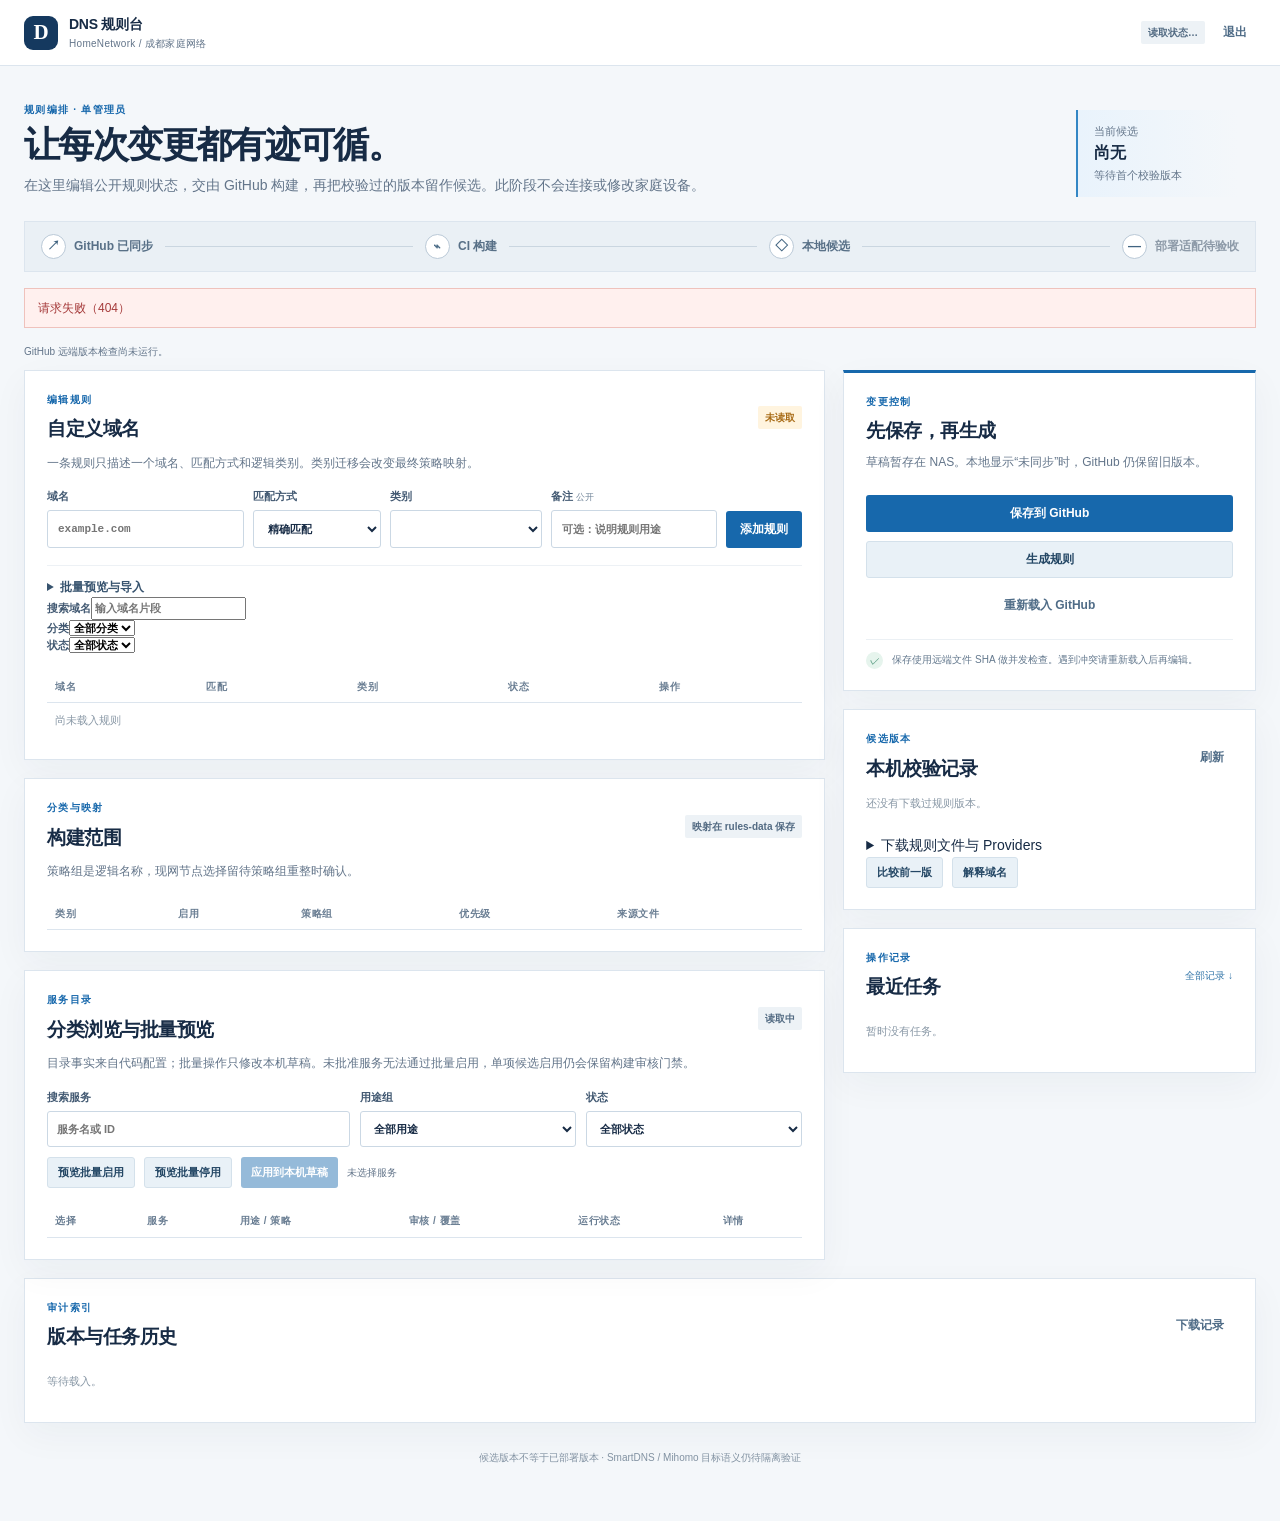
==== templates/index.html @ 6f67fbee "Approve rule sources and verify regional policy selectors" ====
<!doctype html>
<html lang="zh-CN">
<head>
  <meta charset="utf-8"><meta name="viewport" content="width=device-width, initial-scale=1">
  <meta name="csrf-token" content="{{ csrf }}">
  <title>DNS 规则台 · HomeNetwork</title><link rel="stylesheet" href="/static/app.css">
</head>
<body>
  <header class="topbar">
    <a class="brand" href="/"><span class="brand-mark">D</span><span>DNS 规则台<small>HomeNetwork / 成都家庭网络</small></span></a>
    <div class="top-actions"><span id="sync-pill" class="status-pill neutral">读取状态…</span><button class="quiet" id="logout">退出</button></div>
  </header>
  <main class="layout">
    <section class="intro">
      <div><p class="eyebrow">规则编排 · 单管理员</p><h1>让每次变更都有迹可循。</h1><p class="intro-copy">在这里编辑公开规则状态，交由 GitHub 构建，再把校验过的版本留作候选。此阶段不会连接或修改家庭设备。</p></div>
      <div class="build-stamp"><span class="stamp-label">当前候选</span><strong id="candidate-short">尚无</strong><span class="stamp-caption" id="candidate-time">等待首个校验版本</span></div>
    </section>
    <nav class="flow" aria-label="规则流程">
      <a class="flow-step" data-stage="sync" href="#rules-editor"><span class="flow-node">↗</span><span>GitHub 已同步</span></a>
      <i></i><a class="flow-step" data-stage="ci" href="#history"><span class="flow-node">⌁</span><span>CI 构建</span></a>
      <i></i><a class="flow-step" data-stage="candidate" href="#candidate-panel"><span class="flow-node">◇</span><span>本地候选</span></a>
      <i></i><span class="flow-step locked" data-stage="deploy"><span class="flow-node">—</span><span>部署适配待验收</span></span>
    </nav>
    <div class="notice" id="global-notice" role="status" hidden></div>
    <div class="notice warning" id="compatibility-notice" role="status" hidden></div>
    <p class="small muted" id="remote-check-status" aria-live="polite">GitHub 远端版本检查尚未运行。</p>
    <section class="grid-main">
      <div class="column">
        <section class="panel" id="rules-editor">
          <div class="panel-head"><div><p class="eyebrow">编辑规则</p><h2>自定义域名</h2></div><span id="draft-label" class="tag warning">未读取</span></div>
          <p class="section-copy">一条规则只描述一个域名、匹配方式和逻辑类别。类别迁移会改变最终策略映射。</p>
          <div class="rule-form">
            <label>域名<input id="rule-domain" placeholder="example.com" autocomplete="off" spellcheck="false"></label>
            <label>匹配方式<select id="rule-match"><option value="EXACT">精确匹配</option><option value="SUFFIX">后缀匹配（含主域）</option></select></label>
            <label>类别<select id="rule-category"></select></label>
            <label>备注 <span class="optional">公开</span><input id="rule-note" maxlength="300" placeholder="可选：说明规则用途"></label>
            <button class="primary" id="rule-add">添加规则</button>
          </div>
          <details class="bulk-box"><summary>批量预览与导入</summary><p class="small muted">每行可写裸域名（默认 EXACT / foreign_general）、DOMAIN,域名、DOMAIN-SUFFIX,域名，或 域名,EXACT|SUFFIX,类别ID。</p><textarea id="bulk-input" rows="4" placeholder="example.net&#10;DOMAIN,api.example.org&#10;DOMAIN-SUFFIX,example.com&#10;mail.example.net,EXACT,foreign_general"></textarea><div class="inline-actions"><button class="secondary" id="bulk-preview">预览</button><button class="secondary" id="bulk-apply" disabled>加入草稿</button></div><pre id="bulk-result" class="bulk-result" hidden></pre></details>
          <div class="filter-row"><label>搜索域名<input id="rule-search" type="search" placeholder="输入域名片段" autocomplete="off"></label><label>分类<select id="rule-filter-category"><option value="">全部分类</option></select></label><label>状态<select id="rule-filter-status"><option value="">全部状态</option><option value="enabled">启用中</option><option value="disabled">已停用</option></select></label></div>
          <div class="table-wrap"><table><thead><tr><th>域名</th><th>匹配</th><th>类别</th><th>状态</th><th>操作</th></tr></thead><tbody id="rules-table"><tr><td colspan="5" class="empty">尚未载入规则</td></tr></tbody></table></div>
        </section>
        <section class="panel">
          <div class="panel-head"><div><p class="eyebrow">分类与映射</p><h2>构建范围</h2></div><span class="tag neutral">映射在 rules-data 保存</span></div>
          <p class="section-copy">策略组是逻辑名称，现网节点选择留待策略组重整时确认。</p>
          <div class="table-wrap"><table><thead><tr><th>类别</th><th>启用</th><th>策略组</th><th>优先级</th><th>来源文件</th></tr></thead><tbody id="categories-table"></tbody></table></div>
        </section>
        <section class="panel" id="service-catalog-panel">
          <div class="panel-head"><div><p class="eyebrow">服务目录</p><h2>分类浏览与批量预览</h2></div><span class="tag neutral" id="catalog-count">读取中</span></div>
          <p class="section-copy">目录事实来自代码配置；批量操作只修改本机草稿。未批准服务无法通过批量启用，单项候选启用仍会保留构建审核门禁。</p>
          <div class="filter-row catalog-filters">
            <label>搜索服务<input id="catalog-search" type="search" placeholder="服务名或 ID" autocomplete="off"></label>
            <label>用途组<select id="catalog-group-filter"><option value="">全部用途</option></select></label>
            <label>状态<select id="catalog-status-filter"><option value="">全部状态</option><option value="enabled">运行启用</option><option value="disabled">运行停用</option><option value="approved">已审核</option><option value="pending">待审核</option><option value="manual_missing">缺少来源</option><option value="read-only">只读参考</option></select></label>
          </div>
          <div class="inline-actions catalog-actions"><button class="secondary compact" id="batch-enable-preview">预览批量启用</button><button class="secondary compact" id="batch-disable-preview">预览批量停用</button><button class="primary compact" id="batch-apply" disabled>应用到本机草稿</button><span class="small muted" id="catalog-selection-count">未选择服务</span></div>
          <pre id="batch-result" class="bulk-result" hidden></pre>
          <div class="table-wrap"><table class="catalog-table"><thead><tr><th>选择</th><th>服务</th><th>用途 / 策略</th><th>审核 / 覆盖</th><th>运行状态</th><th>详情</th></tr></thead><tbody id="catalog-table"></tbody></table></div>
        </section>
      </div>
      <aside class="column">
        <section class="panel action-panel">
          <p class="eyebrow">变更控制</p><h2>先保存，再生成</h2>
          <p class="section-copy">草稿暂存在 NAS。本地显示“未同步”时，GitHub 仍保留旧版本。</p>
          <button class="primary wide" id="save-button">保存到 GitHub</button>
          <button class="secondary wide" id="build-button">生成规则</button>
          <button class="quiet wide" id="reload-button">重新载入 GitHub</button>
          <div class="integrity-note"><span class="note-mark">✓</span><span>保存使用远端文件 SHA 做并发检查。遇到冲突请重新载入后再编辑。</span></div>
        </section>
        <section class="panel" id="candidate-panel">
          <div class="panel-head"><div><p class="eyebrow">候选版本</p><h2>本机校验记录</h2></div><button class="quiet" id="refresh">刷新</button></div>
          <div id="candidate-detail" class="candidate-detail empty-state">还没有下载过规则版本。</div>
          <div class="release-history" id="release-history"></div>
          <div id="report-links" class="report-links"></div>
          <details class="download-list"><summary>下载规则文件与 Providers</summary><div id="candidate-downloads" class="report-links"></div></details>
          <div class="inline-actions"><button class="secondary compact" id="diff-button">比较前一版</button><button class="secondary compact" id="explain-button">解释域名</button></div>
          <div id="inspect-result" class="inspect-result" hidden></div>
        </section>
        <section class="panel history-panel">
          <div class="panel-head"><div><p class="eyebrow">操作记录</p><h2>最近任务</h2></div><a class="text-link" href="#history">全部记录 ↓</a></div>
          <div id="task-list" class="task-list"><p class="empty-state">暂时没有任务。</p></div>
        </section>
      </aside>
    </section>
    <section class="panel full-history" id="history"><div class="panel-head"><div><p class="eyebrow">审计索引</p><h2>版本与任务历史</h2></div><button class="quiet" id="download-history">下载记录</button></div><div id="history-table" class="history-table"><p class="empty-state">等待载入。</p></div></section>
    <footer>候选版本不等于已部署版本 · SmartDNS / Mihomo 目标语义仍待隔离验证</footer>
  </main>
  <script src="/static/app.js" defer></script>
</body>
</html>
---- static/app.css ----
:root{color-scheme:light;--ink:#172b45;--muted:#63758a;--line:#dce5ee;--paper:#f4f7fa;--white:#fff;--blue:#1768ac;--blue-soft:#e8f2fb;--green:#207857;--green-soft:#e6f4ed;--amber:#a86b16;--amber-soft:#fff4df;--red:#a53a3a;--red-soft:#fff0ee;--shadow:0 12px 35px #17314d0b;font-family:Inter,-apple-system,BlinkMacSystemFont,"Segoe UI","PingFang SC","Hiragino Sans GB","Microsoft YaHei",sans-serif}
*{box-sizing:border-box}body{margin:0;background:var(--paper);color:var(--ink);font-size:14px;line-height:1.55}button,input,select,textarea{font:inherit}button{cursor:pointer}a{color:inherit}.topbar{height:66px;background:var(--white);border-bottom:1px solid var(--line);display:flex;align-items:center;justify-content:space-between;padding:0 max(24px,calc((100vw - 1320px)/2));position:sticky;top:0;z-index:2}.brand{display:flex;gap:11px;text-decoration:none;align-items:center;font-weight:700;letter-spacing:-.02em}.brand small{display:block;color:var(--muted);font-size:10px;font-weight:500;letter-spacing:.03em}.brand-mark{width:34px;height:34px;display:grid;place-items:center;color:#fff;background:#15395f;border-radius:9px;font-family:Georgia,serif;font-size:21px}.top-actions,.inline-actions{display:flex;align-items:center;gap:9px}.layout{max-width:1320px;margin:0 auto;padding:32px 24px 56px}.intro{display:flex;justify-content:space-between;align-items:flex-end;gap:32px;margin:4px 0 24px}.eyebrow{font-size:10px;letter-spacing:.13em;text-transform:uppercase;font-weight:750;color:var(--blue);margin:0 0 7px}.intro h1{font-size:clamp(25px,3vw,36px);letter-spacing:-.045em;line-height:1.12;margin:0 0 10px;font-weight:720}.intro-copy{max-width:690px;color:var(--muted);margin:0}.build-stamp{min-width:180px;padding:13px 16px 12px;border-left:2px solid #3487c5;background:linear-gradient(90deg,#e9f3fc,transparent 90%)}.stamp-label,.stamp-caption{display:block;font-size:11px;color:var(--muted)}.build-stamp strong{display:block;margin:3px 0;font:600 16px ui-monospace,SFMono-Regular,Menlo,monospace}.flow{display:flex;align-items:center;gap:12px;background:#eaf0f5;border:1px solid var(--line);padding:12px 16px;margin-bottom:19px;overflow-x:auto}.flow-step{display:flex;align-items:center;gap:8px;white-space:nowrap;color:#587087;font-size:12px;font-weight:620}.flow-node{display:grid;place-items:center;border:1px solid #bac9d7;background:#fff;border-radius:50%;height:25px;width:25px;color:#416481;font-size:13px}.flow-step.active{color:var(--blue)}.flow-step.active .flow-node{background:var(--blue);border-color:var(--blue);color:#fff}.flow-step.done{color:var(--green)}.flow-step.done .flow-node{background:var(--green-soft);border-color:#a8d6bd;color:var(--green)}.flow-step.locked{color:#8d9aa8}.flow i{height:1px;min-width:28px;background:#cad6e0;flex:1}.grid-main{display:grid;grid-template-columns:minmax(0,1.65fr) minmax(330px,.85fr);gap:18px}.column{display:flex;flex-direction:column;gap:18px}.panel{background:var(--white);border:1px solid var(--line);box-shadow:var(--shadow);padding:21px 22px;margin-bottom:0}.panel h2{font-size:19px;letter-spacing:-.025em;margin:0;font-weight:680}.panel-head{display:flex;align-items:center;justify-content:space-between;gap:16px;margin-bottom:10px}.section-copy{font-size:12px;color:var(--muted);margin:7px 0 16px}.rule-form{display:grid;grid-template-columns:1.3fr .85fr 1fr 1.1fr auto;gap:9px;align-items:end}.rule-form label,label{font-size:11px;font-weight:650;color:#425972;display:block}.rule-form input,.rule-form select,.login-card input,.bulk-box textarea{display:block;width:100%;height:38px;border:1px solid #cbd8e4;border-radius:3px;padding:0 10px;background:#fff;color:var(--ink);margin-top:5px;outline:none}.rule-form input:focus,.rule-form select:focus,.login-card input:focus,.bulk-box textarea:focus{border-color:#3988c3;box-shadow:0 0 0 3px #3988c320}.rule-form label:first-child input,.domain-cell{font-family:ui-monospace,SFMono-Regular,Menlo,monospace}.optional{font-size:9px;color:#72869a;font-weight:500}.primary,.secondary,.quiet{border:0;border-radius:3px;min-height:37px;padding:0 14px;font-size:12px;font-weight:680;transition:background .15s,color .15s}.primary{background:#1768ac;color:#fff}.primary:hover{background:#0f528c}.secondary{color:#244765;background:#e9f1f7;border:1px solid #d4e1eb}.secondary:hover{background:#dceaf5}.quiet{background:transparent;color:#4f6c87;padding:0 9px}.quiet:hover{background:#edf3f8}.wide{width:100%;margin-top:9px}.compact{min-height:31px;padding:0 10px;font-size:11px}.bulk-box{border-top:1px solid #edf1f5;margin-top:17px;padding-top:12px}.bulk-box summary{font-size:12px;font-weight:660;color:#37536e;cursor:pointer}.bulk-box textarea{height:auto;min-height:84px;padding:9px;font-family:ui-monospace,SFMono-Regular,Menlo,monospace;font-size:11px;resize:vertical}.bulk-result,.inspect-result{background:#f4f7fa;border:1px solid var(--line);padding:10px;white-space:pre-wrap;overflow:auto;font:11px ui-monospace,SFMono-Regular,Menlo,monospace}.table-wrap{overflow-x:auto;margin-top:17px}table{width:100%;border-collapse:collapse;text-align:left;min-width:640px}th{font-size:10px;color:#6a7e93;letter-spacing:.05em;text-transform:uppercase;border-bottom:1px solid var(--line);padding:8px}td{border-bottom:1px solid #edf1f5;padding:9px 8px;font-size:11px;color:#344e68}tbody tr:last-child td{border-bottom:0}.domain-cell{font-size:11px;color:#193a5b}.table-wrap select,.priority-input{border:1px solid #d3dee8;background:#fff;padding:5px 6px;color:#304d69;max-width:160px}.priority-input{width:70px}.tag,.status-pill{display:inline-block;border-radius:2px;padding:4px 7px;font-size:10px;font-weight:700;white-space:nowrap}.tag.warning,.status-pill.warning{color:var(--amber);background:var(--amber-soft)}.tag.success,.status-pill.success{color:var(--green);background:var(--green-soft)}.tag.neutral,.status-pill.neutral{color:#536b83;background:#edf2f6}.status-pill.error,.tag.error{color:var(--red);background:var(--red-soft)}.action-panel{border-top:3px solid #1768ac}.action-panel .section-copy{margin-bottom:15px}.integrity-note{display:flex;gap:9px;border-top:1px solid #ebf0f4;margin-top:15px;padding-top:12px;color:#64798e;font-size:10px}.note-mark{display:grid;place-items:center;flex:none;width:17px;height:17px;border-radius:50%;background:var(--green-soft);color:var(--green);font-size:10px}.candidate-detail{font-size:11px;color:#536b83;margin:12px 0}.candidate-id{font:600 11px ui-monospace,SFMono-Regular,Menlo,monospace;color:#193a5b;overflow-wrap:anywhere}.candidate-stats{display:grid;grid-template-columns:repeat(3,1fr);gap:6px;margin:12px 0}.stat{background:#f3f7fa;padding:8px}.stat strong{display:block;font-size:16px;color:#234866}.stat span{font-size:9px;color:#73869a}.report-links{display:flex;flex-wrap:wrap;gap:8px;margin-bottom:11px}.text-link{font-size:10px;color:#3275a8;text-decoration:none}.task-list{display:grid;gap:9px;margin-top:8px}.task-row{border-left:2px solid #cbd9e6;padding:4px 0 4px 10px}.task-row.succeeded{border-color:#4b9a75}.task-row.failed,.task-row.blocked{border-color:#ce6666}.task-row strong{font-size:11px}.task-row small{display:block;color:#73869a;font-size:10px}.task-row p{font-size:10px;color:#536b83;margin:4px 0 0;overflow-wrap:anywhere}.empty-state,.empty{color:#8998a6;font-size:11px}.full-history{margin-top:18px}.history-table{overflow:auto}.history-table table{min-width:760px}.notice{padding:10px 13px;border:1px solid #c7daeb;background:#eef6fc;color:#315e83;font-size:12px;margin:-3px 0 16px}.notice.error{border-color:#efc2bc;background:var(--red-soft);color:var(--red)}footer{font-size:10px;color:#8292a2;text-align:center;padding:27px 0 0}.login-shell{min-height:100vh;display:grid;place-items:center;background:linear-gradient(135deg,#edf3f8,#f8fafc 58%,#e6eff6)}.login-card{width:min(410px,calc(100vw - 32px));background:#fff;border:1px solid var(--line);padding:34px;box-shadow:0 24px 75px #15395f13}.login-card h1{font-size:28px;letter-spacing:-.04em;margin:14px 0 5px}.login-card form{margin-top:25px}.login-card input{height:43px}.login-card .primary{margin-top:14px}.small{font-size:10px}.muted{color:var(--muted)}.signal-dot{display:inline-block;background:#3e91c7;width:6px;height:6px;border-radius:50%;margin-right:6px}.form-error{min-height:17px;color:var(--red);font-size:11px}.full-history:target{scroll-margin-top:80px}
@media(max-width:1000px){.grid-main{grid-template-columns:1fr}.rule-form{grid-template-columns:repeat(2,minmax(0,1fr))}.rule-form button{grid-column:2}.intro{align-items:flex-start}.build-stamp{min-width:155px}.flow{gap:8px}.flow i{min-width:18px}}
 a.flow-step{text-decoration:none}a.flow-step:hover{color:var(--blue)}button:focus-visible,a:focus-visible,input:focus-visible,select:focus-visible,summary:focus-visible{outline:3px solid #75b7e8;outline-offset:2px}
@media(max-width:600px){.topbar{height:58px;padding:0 14px}.brand small{font-size:9px}.layout{padding:23px 13px 38px}.intro{display:block}.intro h1{font-size:27px}.build-stamp{margin-top:18px;display:inline-block;min-width:185px}.flow{padding:10px;gap:8px}.flow-step{font-size:10px}.flow-node{width:22px;height:22px}.flow i{min-width:12px}.panel{padding:17px 14px}.panel h2{font-size:17px}.rule-form{grid-template-columns:1fr 1fr}.rule-form label:first-child,.rule-form label:nth-child(4){grid-column:1/-1}.rule-form button{grid-column:1/-1}.panel-head{align-items:flex-start}.table-wrap{margin-left:-4px;margin-right:-4px}table{min-width:610px}.top-actions{gap:2px}.status-pill{font-size:9px}}
@media(prefers-reduced-motion:reduce){*,*::before,*::after{scroll-behavior:auto!important;transition:none!important}}
.catalog-filters{display:grid;grid-template-columns:1.4fr 1fr 1fr;gap:10px;margin:10px 0}.catalog-filters input,.catalog-filters select{display:block;width:100%;height:36px;border:1px solid #cbd8e4;border-radius:3px;padding:0 9px;background:#fff;color:var(--ink);margin-top:5px}.catalog-actions{flex-wrap:wrap;margin:10px 0}.catalog-table{min-width:760px}.catalog-table td{vertical-align:top}.catalog-table td strong,.catalog-table td small{display:block}.catalog-table details{max-width:390px}.catalog-table details p{overflow-wrap:anywhere;font-size:10px;color:var(--muted);margin:6px 0}.mono{font-family:ui-monospace,SFMono-Regular,Menlo,monospace;font-size:10px}.notice.warning{border-color:#ead4ac;background:var(--amber-soft);color:#745017}.notice.warning p{margin:0 0 8px}@media(max-width:600px){.catalog-filters{grid-template-columns:1fr}.catalog-actions{align-items:flex-start}}

.column,.panel{min-width:0}button:disabled{opacity:.45;cursor:not-allowed}#service-catalog-panel{scroll-margin-top:80px}@media(max-width:1000px){.grid-main{grid-template-columns:minmax(0,1fr)}}
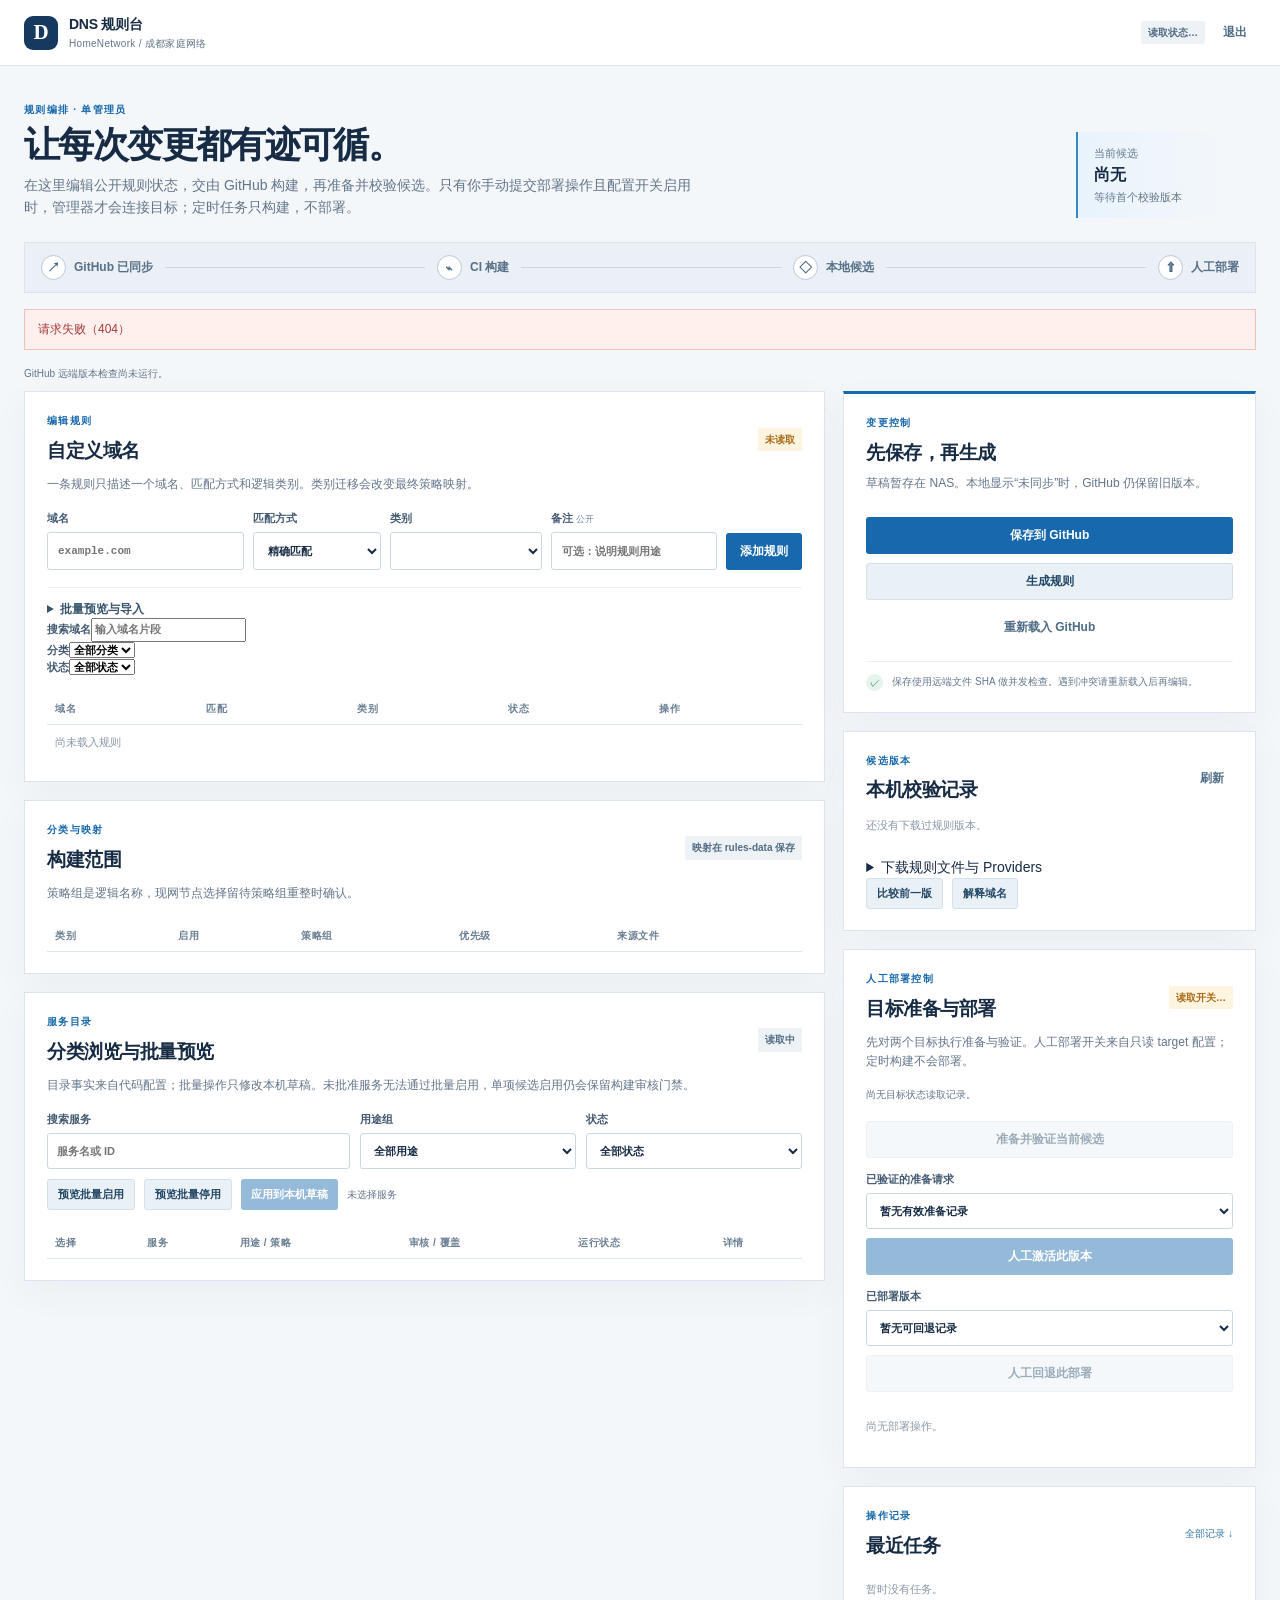
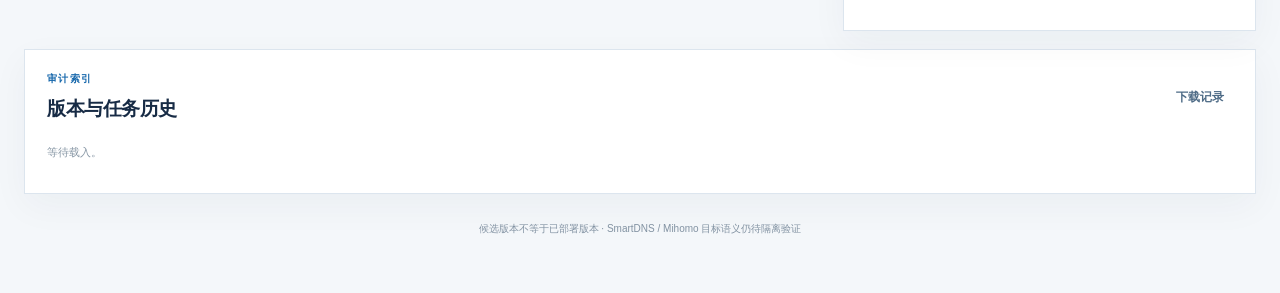
==== commit 40628c8d: "Expand reviewed service rules and add manual SSH deployment" ====
--- a/templates/index.html
+++ b/templates/index.html
@@ -12,14 +12,14 @@
   </header>
   <main class="layout">
     <section class="intro">
-      <div><p class="eyebrow">规则编排 · 单管理员</p><h1>让每次变更都有迹可循。</h1><p class="intro-copy">在这里编辑公开规则状态，交由 GitHub 构建，再把校验过的版本留作候选。此阶段不会连接或修改家庭设备。</p></div>
+      <div><p class="eyebrow">规则编排 · 单管理员</p><h1>让每次变更都有迹可循。</h1><p class="intro-copy">在这里编辑公开规则状态，交由 GitHub 构建，再准备并校验候选。只有你手动提交部署操作且配置开关启用时，管理器才会连接目标；定时任务只构建，不部署。</p></div>
       <div class="build-stamp"><span class="stamp-label">当前候选</span><strong id="candidate-short">尚无</strong><span class="stamp-caption" id="candidate-time">等待首个校验版本</span></div>
     </section>
     <nav class="flow" aria-label="规则流程">
       <a class="flow-step" data-stage="sync" href="#rules-editor"><span class="flow-node">↗</span><span>GitHub 已同步</span></a>
       <i></i><a class="flow-step" data-stage="ci" href="#history"><span class="flow-node">⌁</span><span>CI 构建</span></a>
       <i></i><a class="flow-step" data-stage="candidate" href="#candidate-panel"><span class="flow-node">◇</span><span>本地候选</span></a>
-      <i></i><span class="flow-step locked" data-stage="deploy"><span class="flow-node">—</span><span>部署适配待验收</span></span>
+      <i></i><a class="flow-step" data-stage="deploy" href="#deployment-panel"><span class="flow-node">⇧</span><span>人工部署</span></a>
     </nav>
     <div class="notice" id="global-notice" role="status" hidden></div>
     <div class="notice warning" id="compatibility-notice" role="status" hidden></div>
@@ -76,6 +76,17 @@
           <div class="inline-actions"><button class="secondary compact" id="diff-button">比较前一版</button><button class="secondary compact" id="explain-button">解释域名</button></div>
           <div id="inspect-result" class="inspect-result" hidden></div>
         </section>
+        <section class="panel" id="deployment-panel">
+          <div class="panel-head"><div><p class="eyebrow">人工部署控制</p><h2>目标准备与部署</h2></div><span class="tag warning" id="deployment-switch">读取开关…</span></div>
+          <p class="section-copy">先对两个目标执行准备与验证。人工部署开关来自只读 target 配置；定时构建不会部署。</p>
+          <p class="small muted" id="deployment-target-status">尚无目标状态读取记录。</p>
+          <button class="secondary wide" id="prepare-deployment" disabled>准备并验证当前候选</button>
+          <label class="deploy-request-label">已验证的准备请求<select id="prepared-request"><option value="">暂无有效准备记录</option></select></label>
+          <button class="primary wide" id="manual-deployment" disabled>人工激活此版本</button>
+          <label class="deploy-request-label">已部署版本<select id="rollback-request"><option value="">暂无可回退记录</option></select></label>
+          <button class="secondary wide" id="rollback-deployment" disabled>人工回退此部署</button>
+          <div id="deployment-records" class="task-list"><p class="empty-state">尚无部署操作。</p></div>
+        </section>
         <section class="panel history-panel">
           <div class="panel-head"><div><p class="eyebrow">操作记录</p><h2>最近任务</h2></div><a class="text-link" href="#history">全部记录 ↓</a></div>
           <div id="task-list" class="task-list"><p class="empty-state">暂时没有任务。</p></div>
--- a/static/app.css
+++ b/static/app.css
@@ -7,3 +7,4 @@
 .catalog-filters{display:grid;grid-template-columns:1.4fr 1fr 1fr;gap:10px;margin:10px 0}.catalog-filters input,.catalog-filters select{display:block;width:100%;height:36px;border:1px solid #cbd8e4;border-radius:3px;padding:0 9px;background:#fff;color:var(--ink);margin-top:5px}.catalog-actions{flex-wrap:wrap;margin:10px 0}.catalog-table{min-width:760px}.catalog-table td{vertical-align:top}.catalog-table td strong,.catalog-table td small{display:block}.catalog-table details{max-width:390px}.catalog-table details p{overflow-wrap:anywhere;font-size:10px;color:var(--muted);margin:6px 0}.mono{font-family:ui-monospace,SFMono-Regular,Menlo,monospace;font-size:10px}.notice.warning{border-color:#ead4ac;background:var(--amber-soft);color:#745017}.notice.warning p{margin:0 0 8px}@media(max-width:600px){.catalog-filters{grid-template-columns:1fr}.catalog-actions{align-items:flex-start}}
 
 .column,.panel{min-width:0}button:disabled{opacity:.45;cursor:not-allowed}#service-catalog-panel{scroll-margin-top:80px}@media(max-width:1000px){.grid-main{grid-template-columns:minmax(0,1fr)}}
+.deploy-request-label{display:block;margin-top:13px}.deploy-request-label select{display:block;width:100%;height:36px;margin-top:5px;border:1px solid #cbd8e4;border-radius:3px;padding:0 9px;background:#fff;color:var(--ink)}#deployment-panel .task-list{margin-top:15px}
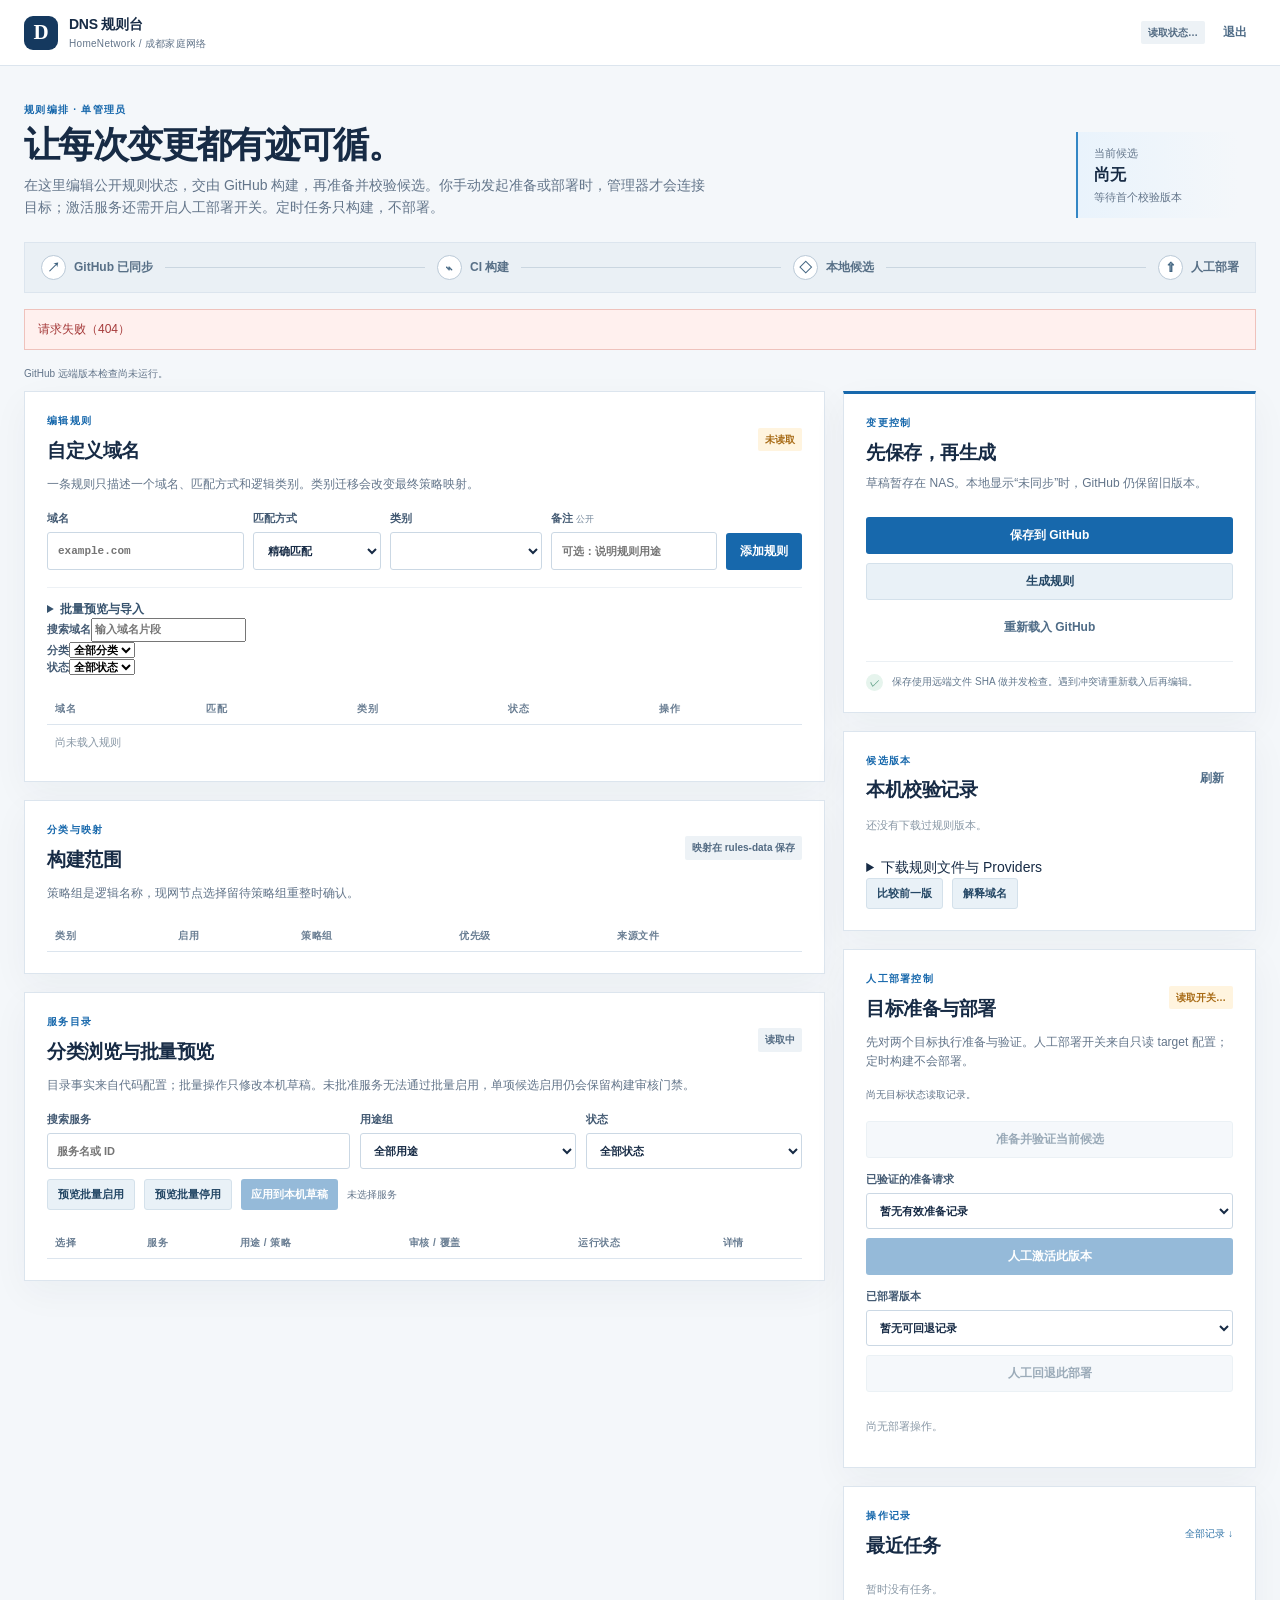
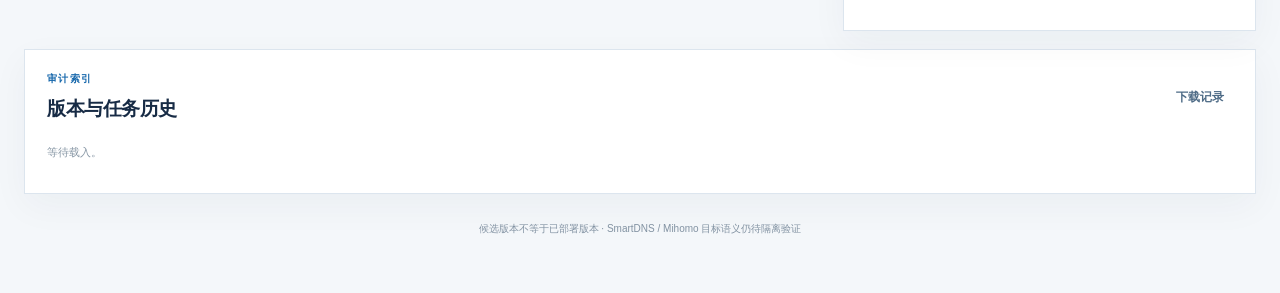
==== commit 442e2a4b: "Clarify manual preparation and activation controls" ====
--- a/templates/index.html
+++ b/templates/index.html
@@ -12,7 +12,7 @@
   </header>
   <main class="layout">
     <section class="intro">
-      <div><p class="eyebrow">规则编排 · 单管理员</p><h1>让每次变更都有迹可循。</h1><p class="intro-copy">在这里编辑公开规则状态，交由 GitHub 构建，再准备并校验候选。只有你手动提交部署操作且配置开关启用时，管理器才会连接目标；定时任务只构建，不部署。</p></div>
+      <div><p class="eyebrow">规则编排 · 单管理员</p><h1>让每次变更都有迹可循。</h1><p class="intro-copy">在这里编辑公开规则状态，交由 GitHub 构建，再准备并校验候选。你手动发起准备或部署时，管理器才会连接目标；激活服务还需开启人工部署开关。定时任务只构建，不部署。</p></div>
       <div class="build-stamp"><span class="stamp-label">当前候选</span><strong id="candidate-short">尚无</strong><span class="stamp-caption" id="candidate-time">等待首个校验版本</span></div>
     </section>
     <nav class="flow" aria-label="规则流程">
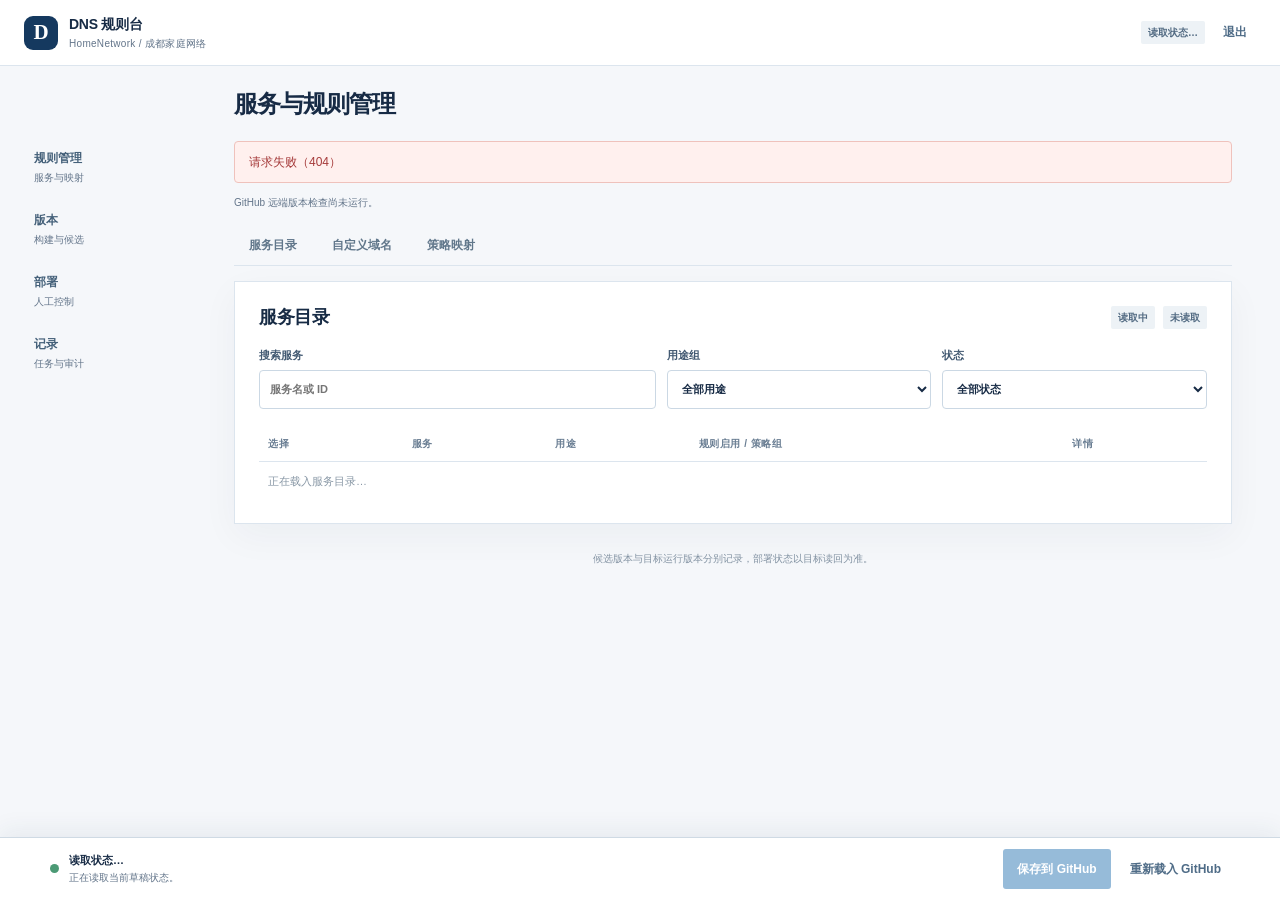
==== commit 36542b67: "Reshape rules dashboard into focused workspaces" ====
--- a/templates/index.html
+++ b/templates/index.html
@@ -12,22 +12,43 @@
   </header>
   <main class="layout">
     <section class="intro">
-      <div><p class="eyebrow">规则编排 · 单管理员</p><h1>让每次变更都有迹可循。</h1><p class="intro-copy">在这里编辑公开规则状态，交由 GitHub 构建，再准备并校验候选。你手动发起准备或部署时，管理器才会连接目标；激活服务还需开启人工部署开关。定时任务只构建，不部署。</p></div>
-      <div class="build-stamp"><span class="stamp-label">当前候选</span><strong id="candidate-short">尚无</strong><span class="stamp-caption" id="candidate-time">等待首个校验版本</span></div>
+      <h1 id="page-title">服务与规则管理</h1>
     </section>
-    <nav class="flow" aria-label="规则流程">
-      <a class="flow-step" data-stage="sync" href="#rules-editor"><span class="flow-node">↗</span><span>GitHub 已同步</span></a>
-      <i></i><a class="flow-step" data-stage="ci" href="#history"><span class="flow-node">⌁</span><span>CI 构建</span></a>
-      <i></i><a class="flow-step" data-stage="candidate" href="#candidate-panel"><span class="flow-node">◇</span><span>本地候选</span></a>
-      <i></i><a class="flow-step" data-stage="deploy" href="#deployment-panel"><span class="flow-node">⇧</span><span>人工部署</span></a>
+    <nav class="workspace-nav" aria-label="工作区">
+      <a href="#rules/services" data-workspace-link="rules">规则管理<span>服务与映射</span></a>
+      <a href="#versions" data-workspace-link="versions">版本<span>构建与候选</span></a>
+      <a href="#deployment" data-workspace-link="deployment">部署<span>人工控制</span></a>
+      <a href="#records" data-workspace-link="records">记录<span>任务与审计</span></a>
     </nav>
-    <div class="notice" id="global-notice" role="status" hidden></div>
+    <div class="notice" id="global-notice" role="status" aria-live="polite" hidden></div>
     <div class="notice warning" id="compatibility-notice" role="status" hidden></div>
-    <p class="small muted" id="remote-check-status" aria-live="polite">GitHub 远端版本检查尚未运行。</p>
-    <section class="grid-main">
-      <div class="column">
+    <p class="small muted remote-check" id="remote-check-status" aria-live="polite">GitHub 远端版本检查尚未运行。</p>
+
+    <section class="workspace-view" id="workspace-rules" data-workspace="rules">
+      <nav class="rules-tabs" aria-label="规则管理页面">
+        <a href="#rules/services" data-rules-tab-link="services">服务目录</a>
+        <a href="#rules/domains" data-rules-tab-link="domains">自定义域名</a>
+        <a href="#rules/mapping" data-rules-tab-link="mapping">策略映射</a>
+      </nav>
+      <section class="tab-pane" id="rule-tab-services" data-rules-tab="services">
+        <section class="panel" id="service-catalog-panel">
+          <div class="panel-head"><div><h2>服务目录</h2></div><div class="panel-status"><span class="tag neutral" id="catalog-count">读取中</span><span class="tag neutral" id="draft-label">未读取</span></div></div>
+          <div class="catalog-filters">
+            <label>搜索服务<input id="catalog-search" type="search" placeholder="服务名或 ID" autocomplete="off"></label>
+            <label>用途组<select id="catalog-group-filter"><option value="">全部用途</option></select></label>
+            <label>状态<select id="catalog-status-filter"><option value="">全部状态</option><option value="enabled">规则启用</option><option value="disabled">规则停用</option><option value="approved">已审核</option><option value="pending">待审核</option><option value="manual_missing">缺少来源</option><option value="read-only">只读参考</option></select></label>
+          </div>
+          <div class="catalog-actions" id="catalog-actions" hidden>
+            <div class="selection-status"><strong id="catalog-selection-count">未选择服务</strong><span class="small muted">批量操作前会先预览影响</span></div>
+            <div class="inline-actions"><button class="secondary compact" id="batch-enable-preview">预览批量启用</button><button class="secondary compact" id="batch-disable-preview">预览批量停用</button><button class="primary compact" id="batch-apply" disabled>应用预览</button></div>
+          </div>
+          <pre id="batch-result" class="bulk-result" hidden></pre>
+          <div class="table-wrap"><table class="catalog-table"><thead><tr><th>选择</th><th>服务</th><th>用途</th><th>规则启用 / 策略组</th><th>详情</th></tr></thead><tbody id="catalog-table"><tr><td colspan="5" class="empty">正在载入服务目录…</td></tr></tbody></table></div>
+        </section>
+      </section>
+      <section class="tab-pane" id="rule-tab-domains" data-rules-tab="domains" hidden>
         <section class="panel" id="rules-editor">
-          <div class="panel-head"><div><p class="eyebrow">编辑规则</p><h2>自定义域名</h2></div><span id="draft-label" class="tag warning">未读取</span></div>
+          <div class="panel-head"><div><p class="eyebrow">自定义域名</p><h2>添加或维护单条规则</h2></div></div>
           <p class="section-copy">一条规则只描述一个域名、匹配方式和逻辑类别。类别迁移会改变最终策略映射。</p>
           <div class="rule-form">
             <label>域名<input id="rule-domain" placeholder="example.com" autocomplete="off" spellcheck="false"></label>
@@ -37,65 +58,65 @@
             <button class="primary" id="rule-add">添加规则</button>
           </div>
           <details class="bulk-box"><summary>批量预览与导入</summary><p class="small muted">每行可写裸域名（默认 EXACT / foreign_general）、DOMAIN,域名、DOMAIN-SUFFIX,域名，或 域名,EXACT|SUFFIX,类别ID。</p><textarea id="bulk-input" rows="4" placeholder="example.net&#10;DOMAIN,api.example.org&#10;DOMAIN-SUFFIX,example.com&#10;mail.example.net,EXACT,foreign_general"></textarea><div class="inline-actions"><button class="secondary" id="bulk-preview">预览</button><button class="secondary" id="bulk-apply" disabled>加入草稿</button></div><pre id="bulk-result" class="bulk-result" hidden></pre></details>
-          <div class="filter-row"><label>搜索域名<input id="rule-search" type="search" placeholder="输入域名片段" autocomplete="off"></label><label>分类<select id="rule-filter-category"><option value="">全部分类</option></select></label><label>状态<select id="rule-filter-status"><option value="">全部状态</option><option value="enabled">启用中</option><option value="disabled">已停用</option></select></label></div>
+          <details class="advanced-search"><summary>高级筛选</summary><div class="filter-row advanced-search-grid">
+            <label>搜索域名<input id="rule-search" type="search" placeholder="输入域名片段" autocomplete="off"></label>
+            <label>分类<select id="rule-filter-category"><option value="">全部分类</option></select></label>
+            <label>状态<select id="rule-filter-status"><option value="">全部状态</option><option value="enabled">启用中</option><option value="disabled">已停用</option></select></label>
+          </div></details>
           <div class="table-wrap"><table><thead><tr><th>域名</th><th>匹配</th><th>类别</th><th>状态</th><th>操作</th></tr></thead><tbody id="rules-table"><tr><td colspan="5" class="empty">尚未载入规则</td></tr></tbody></table></div>
         </section>
-        <section class="panel">
-          <div class="panel-head"><div><p class="eyebrow">分类与映射</p><h2>构建范围</h2></div><span class="tag neutral">映射在 rules-data 保存</span></div>
+      </section>
+      <section class="tab-pane" id="rule-tab-mapping" data-rules-tab="mapping" hidden>
+        <section class="panel" id="mapping-panel">
+          <div class="panel-head"><div><p class="eyebrow">策略映射</p><h2>配置类别与逻辑策略组</h2></div><span class="tag neutral">映射随规则数据保存</span></div>
           <p class="section-copy">策略组是逻辑名称，现网节点选择留待策略组重整时确认。</p>
+          <details class="advanced-search" open><summary>高级搜索</summary><label class="mapping-search-label">类别、ID 或策略组<input id="mapping-search" type="search" placeholder="输入类别名、ID 或策略组"></label></details>
           <div class="table-wrap"><table><thead><tr><th>类别</th><th>启用</th><th>策略组</th><th>优先级</th><th>来源文件</th></tr></thead><tbody id="categories-table"></tbody></table></div>
         </section>
-        <section class="panel" id="service-catalog-panel">
-          <div class="panel-head"><div><p class="eyebrow">服务目录</p><h2>分类浏览与批量预览</h2></div><span class="tag neutral" id="catalog-count">读取中</span></div>
-          <p class="section-copy">目录事实来自代码配置；批量操作只修改本机草稿。未批准服务无法通过批量启用，单项候选启用仍会保留构建审核门禁。</p>
-          <div class="filter-row catalog-filters">
-            <label>搜索服务<input id="catalog-search" type="search" placeholder="服务名或 ID" autocomplete="off"></label>
-            <label>用途组<select id="catalog-group-filter"><option value="">全部用途</option></select></label>
-            <label>状态<select id="catalog-status-filter"><option value="">全部状态</option><option value="enabled">运行启用</option><option value="disabled">运行停用</option><option value="approved">已审核</option><option value="pending">待审核</option><option value="manual_missing">缺少来源</option><option value="read-only">只读参考</option></select></label>
-          </div>
-          <div class="inline-actions catalog-actions"><button class="secondary compact" id="batch-enable-preview">预览批量启用</button><button class="secondary compact" id="batch-disable-preview">预览批量停用</button><button class="primary compact" id="batch-apply" disabled>应用到本机草稿</button><span class="small muted" id="catalog-selection-count">未选择服务</span></div>
-          <pre id="batch-result" class="bulk-result" hidden></pre>
-          <div class="table-wrap"><table class="catalog-table"><thead><tr><th>选择</th><th>服务</th><th>用途 / 策略</th><th>审核 / 覆盖</th><th>运行状态</th><th>详情</th></tr></thead><tbody id="catalog-table"></tbody></table></div>
-        </section>
-      </div>
-      <aside class="column">
-        <section class="panel action-panel">
-          <p class="eyebrow">变更控制</p><h2>先保存，再生成</h2>
-          <p class="section-copy">草稿暂存在 NAS。本地显示“未同步”时，GitHub 仍保留旧版本。</p>
-          <button class="primary wide" id="save-button">保存到 GitHub</button>
-          <button class="secondary wide" id="build-button">生成规则</button>
-          <button class="quiet wide" id="reload-button">重新载入 GitHub</button>
-          <div class="integrity-note"><span class="note-mark">✓</span><span>保存使用远端文件 SHA 做并发检查。遇到冲突请重新载入后再编辑。</span></div>
-        </section>
-        <section class="panel" id="candidate-panel">
-          <div class="panel-head"><div><p class="eyebrow">候选版本</p><h2>本机校验记录</h2></div><button class="quiet" id="refresh">刷新</button></div>
-          <div id="candidate-detail" class="candidate-detail empty-state">还没有下载过规则版本。</div>
-          <div class="release-history" id="release-history"></div>
-          <div id="report-links" class="report-links"></div>
-          <details class="download-list"><summary>下载规则文件与 Providers</summary><div id="candidate-downloads" class="report-links"></div></details>
-          <div class="inline-actions"><button class="secondary compact" id="diff-button">比较前一版</button><button class="secondary compact" id="explain-button">解释域名</button></div>
-          <div id="inspect-result" class="inspect-result" hidden></div>
-        </section>
-        <section class="panel" id="deployment-panel">
-          <div class="panel-head"><div><p class="eyebrow">人工部署控制</p><h2>目标准备与部署</h2></div><span class="tag warning" id="deployment-switch">读取开关…</span></div>
-          <p class="section-copy">先对两个目标执行准备与验证。人工部署开关来自只读 target 配置；定时构建不会部署。</p>
-          <p class="small muted" id="deployment-target-status">尚无目标状态读取记录。</p>
-          <button class="secondary wide" id="prepare-deployment" disabled>准备并验证当前候选</button>
-          <label class="deploy-request-label">已验证的准备请求<select id="prepared-request"><option value="">暂无有效准备记录</option></select></label>
-          <button class="primary wide" id="manual-deployment" disabled>人工激活此版本</button>
-          <label class="deploy-request-label">已部署版本<select id="rollback-request"><option value="">暂无可回退记录</option></select></label>
-          <button class="secondary wide" id="rollback-deployment" disabled>人工回退此部署</button>
-          <div id="deployment-records" class="task-list"><p class="empty-state">尚无部署操作。</p></div>
-        </section>
-        <section class="panel history-panel">
-          <div class="panel-head"><div><p class="eyebrow">操作记录</p><h2>最近任务</h2></div><a class="text-link" href="#history">全部记录 ↓</a></div>
-          <div id="task-list" class="task-list"><p class="empty-state">暂时没有任务。</p></div>
-        </section>
-      </aside>
+      </section>
     </section>
-    <section class="panel full-history" id="history"><div class="panel-head"><div><p class="eyebrow">审计索引</p><h2>版本与任务历史</h2></div><button class="quiet" id="download-history">下载记录</button></div><div id="history-table" class="history-table"><p class="empty-state">等待载入。</p></div></section>
-    <footer>候选版本不等于已部署版本 · SmartDNS / Mihomo 目标语义仍待隔离验证</footer>
+
+    <section class="workspace-view" id="workspace-versions" data-workspace="versions" hidden>
+      <section class="panel" id="candidate-panel">
+        <div class="panel-head"><div><h2>规则版本</h2><span class="version-stamp"><code id="candidate-short">尚无</code><span id="candidate-time">等待首个校验版本</span></span></div><div class="inline-actions"><span class="action-reason" id="build-reason"></span><button class="primary" id="build-button" disabled>发起构建</button><button class="secondary compact" id="refresh">刷新状态</button></div></div>
+        <div id="candidate-detail" class="candidate-detail empty-state">还没有下载过规则版本。</div>
+        <div class="release-history" id="release-history"></div>
+        <div id="report-links" class="report-links"></div>
+        <details class="download-list"><summary>下载规则文件与 Providers</summary><div id="candidate-downloads" class="report-links"></div></details>
+        <div class="inline-actions"><button class="secondary compact" id="diff-button">比较前一版</button><button class="secondary compact" id="explain-button">解释域名</button></div>
+        <div id="inspect-result" class="inspect-result" hidden></div>
+      </section>
+    </section>
+
+    <section class="workspace-view" id="workspace-deployment" data-workspace="deployment" hidden>
+      <section class="panel" id="deployment-panel">
+        <div class="panel-head"><div><p class="eyebrow">部署状态</p><h2>目标与操作记录</h2></div><span class="tag warning" id="deployment-switch">读取开关…</span></div>
+        <p class="small muted" id="deployment-target-status">尚无目标状态读取记录。</p>
+        <div class="deployment-grid">
+          <div class="deployment-action"><h3>准备候选</h3><p>向两个目标暂存并验证规则，不会激活服务。</p><button class="secondary wide" id="prepare-deployment" disabled>准备并验证当前候选</button><small class="action-reason" id="prepare-reason">等待候选状态。</small></div>
+          <div class="deployment-action"><h3>人工激活</h3><label class="deploy-request-label">已验证的准备请求<select id="prepared-request"><option value="">暂无有效准备记录</option></select></label><button class="primary wide" id="manual-deployment" disabled>人工激活此版本</button><small class="action-reason" id="manual-reason">等待有效准备记录与人工开关。</small></div>
+          <div class="deployment-action"><h3>人工回退</h3><label class="deploy-request-label">已部署版本<select id="rollback-request"><option value="">暂无可回退记录</option></select></label><button class="secondary wide" id="rollback-deployment" disabled>人工回退此部署</button><small class="action-reason" id="rollback-reason">暂无可回退版本。</small></div>
+        </div>
+        <div id="deployment-records" class="task-list"><p class="empty-state">尚无部署操作。</p></div>
+      </section>
+    </section>
+
+    <section class="workspace-view" id="workspace-records" data-workspace="records" hidden>
+      <section class="panel history-panel">
+        <div class="panel-head"><div><h2>最近任务</h2></div><button class="secondary compact" id="download-history">下载审计记录</button></div>
+        <div id="task-list" class="task-list"><p class="empty-state">暂时没有任务。</p></div>
+      </section>
+      <section class="panel full-history" id="history">
+        <div class="panel-head"><div><p class="eyebrow">审计索引</p><h2>版本与任务历史</h2></div></div>
+        <div id="history-table" class="history-table"><p class="empty-state">等待载入。</p></div>
+      </section>
+    </section>
+    <footer>候选版本与目标运行版本分别记录，部署状态以目标读回为准。</footer>
   </main>
+  <aside class="save-dock" id="action-bar" aria-label="草稿保存操作">
+    <div class="save-dock-state"><span class="dock-indicator" id="dock-indicator"></span><div><strong id="draft-state-title">读取状态…</strong><span id="draft-state-detail">正在读取当前草稿状态。</span></div></div>
+    <div class="save-dock-actions"><span class="action-reason" id="save-reason"></span><button class="primary" id="save-button" disabled>保存到 GitHub</button><button class="quiet" id="reload-button">重新载入 GitHub</button></div>
+  </aside>
   <script src="/static/app.js" defer></script>
 </body>
 </html>
--- a/static/app.css
+++ b/static/app.css
@@ -1,10 +1,774 @@
 :root{color-scheme:light;--ink:#172b45;--muted:#63758a;--line:#dce5ee;--paper:#f4f7fa;--white:#fff;--blue:#1768ac;--blue-soft:#e8f2fb;--green:#207857;--green-soft:#e6f4ed;--amber:#a86b16;--amber-soft:#fff4df;--red:#a53a3a;--red-soft:#fff0ee;--shadow:0 12px 35px #17314d0b;font-family:Inter,-apple-system,BlinkMacSystemFont,"Segoe UI","PingFang SC","Hiragino Sans GB","Microsoft YaHei",sans-serif}
-*{box-sizing:border-box}body{margin:0;background:var(--paper);color:var(--ink);font-size:14px;line-height:1.55}button,input,select,textarea{font:inherit}button{cursor:pointer}a{color:inherit}.topbar{height:66px;background:var(--white);border-bottom:1px solid var(--line);display:flex;align-items:center;justify-content:space-between;padding:0 max(24px,calc((100vw - 1320px)/2));position:sticky;top:0;z-index:2}.brand{display:flex;gap:11px;text-decoration:none;align-items:center;font-weight:700;letter-spacing:-.02em}.brand small{display:block;color:var(--muted);font-size:10px;font-weight:500;letter-spacing:.03em}.brand-mark{width:34px;height:34px;display:grid;place-items:center;color:#fff;background:#15395f;border-radius:9px;font-family:Georgia,serif;font-size:21px}.top-actions,.inline-actions{display:flex;align-items:center;gap:9px}.layout{max-width:1320px;margin:0 auto;padding:32px 24px 56px}.intro{display:flex;justify-content:space-between;align-items:flex-end;gap:32px;margin:4px 0 24px}.eyebrow{font-size:10px;letter-spacing:.13em;text-transform:uppercase;font-weight:750;color:var(--blue);margin:0 0 7px}.intro h1{font-size:clamp(25px,3vw,36px);letter-spacing:-.045em;line-height:1.12;margin:0 0 10px;font-weight:720}.intro-copy{max-width:690px;color:var(--muted);margin:0}.build-stamp{min-width:180px;padding:13px 16px 12px;border-left:2px solid #3487c5;background:linear-gradient(90deg,#e9f3fc,transparent 90%)}.stamp-label,.stamp-caption{display:block;font-size:11px;color:var(--muted)}.build-stamp strong{display:block;margin:3px 0;font:600 16px ui-monospace,SFMono-Regular,Menlo,monospace}.flow{display:flex;align-items:center;gap:12px;background:#eaf0f5;border:1px solid var(--line);padding:12px 16px;margin-bottom:19px;overflow-x:auto}.flow-step{display:flex;align-items:center;gap:8px;white-space:nowrap;color:#587087;font-size:12px;font-weight:620}.flow-node{display:grid;place-items:center;border:1px solid #bac9d7;background:#fff;border-radius:50%;height:25px;width:25px;color:#416481;font-size:13px}.flow-step.active{color:var(--blue)}.flow-step.active .flow-node{background:var(--blue);border-color:var(--blue);color:#fff}.flow-step.done{color:var(--green)}.flow-step.done .flow-node{background:var(--green-soft);border-color:#a8d6bd;color:var(--green)}.flow-step.locked{color:#8d9aa8}.flow i{height:1px;min-width:28px;background:#cad6e0;flex:1}.grid-main{display:grid;grid-template-columns:minmax(0,1.65fr) minmax(330px,.85fr);gap:18px}.column{display:flex;flex-direction:column;gap:18px}.panel{background:var(--white);border:1px solid var(--line);box-shadow:var(--shadow);padding:21px 22px;margin-bottom:0}.panel h2{font-size:19px;letter-spacing:-.025em;margin:0;font-weight:680}.panel-head{display:flex;align-items:center;justify-content:space-between;gap:16px;margin-bottom:10px}.section-copy{font-size:12px;color:var(--muted);margin:7px 0 16px}.rule-form{display:grid;grid-template-columns:1.3fr .85fr 1fr 1.1fr auto;gap:9px;align-items:end}.rule-form label,label{font-size:11px;font-weight:650;color:#425972;display:block}.rule-form input,.rule-form select,.login-card input,.bulk-box textarea{display:block;width:100%;height:38px;border:1px solid #cbd8e4;border-radius:3px;padding:0 10px;background:#fff;color:var(--ink);margin-top:5px;outline:none}.rule-form input:focus,.rule-form select:focus,.login-card input:focus,.bulk-box textarea:focus{border-color:#3988c3;box-shadow:0 0 0 3px #3988c320}.rule-form label:first-child input,.domain-cell{font-family:ui-monospace,SFMono-Regular,Menlo,monospace}.optional{font-size:9px;color:#72869a;font-weight:500}.primary,.secondary,.quiet{border:0;border-radius:3px;min-height:37px;padding:0 14px;font-size:12px;font-weight:680;transition:background .15s,color .15s}.primary{background:#1768ac;color:#fff}.primary:hover{background:#0f528c}.secondary{color:#244765;background:#e9f1f7;border:1px solid #d4e1eb}.secondary:hover{background:#dceaf5}.quiet{background:transparent;color:#4f6c87;padding:0 9px}.quiet:hover{background:#edf3f8}.wide{width:100%;margin-top:9px}.compact{min-height:31px;padding:0 10px;font-size:11px}.bulk-box{border-top:1px solid #edf1f5;margin-top:17px;padding-top:12px}.bulk-box summary{font-size:12px;font-weight:660;color:#37536e;cursor:pointer}.bulk-box textarea{height:auto;min-height:84px;padding:9px;font-family:ui-monospace,SFMono-Regular,Menlo,monospace;font-size:11px;resize:vertical}.bulk-result,.inspect-result{background:#f4f7fa;border:1px solid var(--line);padding:10px;white-space:pre-wrap;overflow:auto;font:11px ui-monospace,SFMono-Regular,Menlo,monospace}.table-wrap{overflow-x:auto;margin-top:17px}table{width:100%;border-collapse:collapse;text-align:left;min-width:640px}th{font-size:10px;color:#6a7e93;letter-spacing:.05em;text-transform:uppercase;border-bottom:1px solid var(--line);padding:8px}td{border-bottom:1px solid #edf1f5;padding:9px 8px;font-size:11px;color:#344e68}tbody tr:last-child td{border-bottom:0}.domain-cell{font-size:11px;color:#193a5b}.table-wrap select,.priority-input{border:1px solid #d3dee8;background:#fff;padding:5px 6px;color:#304d69;max-width:160px}.priority-input{width:70px}.tag,.status-pill{display:inline-block;border-radius:2px;padding:4px 7px;font-size:10px;font-weight:700;white-space:nowrap}.tag.warning,.status-pill.warning{color:var(--amber);background:var(--amber-soft)}.tag.success,.status-pill.success{color:var(--green);background:var(--green-soft)}.tag.neutral,.status-pill.neutral{color:#536b83;background:#edf2f6}.status-pill.error,.tag.error{color:var(--red);background:var(--red-soft)}.action-panel{border-top:3px solid #1768ac}.action-panel .section-copy{margin-bottom:15px}.integrity-note{display:flex;gap:9px;border-top:1px solid #ebf0f4;margin-top:15px;padding-top:12px;color:#64798e;font-size:10px}.note-mark{display:grid;place-items:center;flex:none;width:17px;height:17px;border-radius:50%;background:var(--green-soft);color:var(--green);font-size:10px}.candidate-detail{font-size:11px;color:#536b83;margin:12px 0}.candidate-id{font:600 11px ui-monospace,SFMono-Regular,Menlo,monospace;color:#193a5b;overflow-wrap:anywhere}.candidate-stats{display:grid;grid-template-columns:repeat(3,1fr);gap:6px;margin:12px 0}.stat{background:#f3f7fa;padding:8px}.stat strong{display:block;font-size:16px;color:#234866}.stat span{font-size:9px;color:#73869a}.report-links{display:flex;flex-wrap:wrap;gap:8px;margin-bottom:11px}.text-link{font-size:10px;color:#3275a8;text-decoration:none}.task-list{display:grid;gap:9px;margin-top:8px}.task-row{border-left:2px solid #cbd9e6;padding:4px 0 4px 10px}.task-row.succeeded{border-color:#4b9a75}.task-row.failed,.task-row.blocked{border-color:#ce6666}.task-row strong{font-size:11px}.task-row small{display:block;color:#73869a;font-size:10px}.task-row p{font-size:10px;color:#536b83;margin:4px 0 0;overflow-wrap:anywhere}.empty-state,.empty{color:#8998a6;font-size:11px}.full-history{margin-top:18px}.history-table{overflow:auto}.history-table table{min-width:760px}.notice{padding:10px 13px;border:1px solid #c7daeb;background:#eef6fc;color:#315e83;font-size:12px;margin:-3px 0 16px}.notice.error{border-color:#efc2bc;background:var(--red-soft);color:var(--red)}footer{font-size:10px;color:#8292a2;text-align:center;padding:27px 0 0}.login-shell{min-height:100vh;display:grid;place-items:center;background:linear-gradient(135deg,#edf3f8,#f8fafc 58%,#e6eff6)}.login-card{width:min(410px,calc(100vw - 32px));background:#fff;border:1px solid var(--line);padding:34px;box-shadow:0 24px 75px #15395f13}.login-card h1{font-size:28px;letter-spacing:-.04em;margin:14px 0 5px}.login-card form{margin-top:25px}.login-card input{height:43px}.login-card .primary{margin-top:14px}.small{font-size:10px}.muted{color:var(--muted)}.signal-dot{display:inline-block;background:#3e91c7;width:6px;height:6px;border-radius:50%;margin-right:6px}.form-error{min-height:17px;color:var(--red);font-size:11px}.full-history:target{scroll-margin-top:80px}
-@media(max-width:1000px){.grid-main{grid-template-columns:1fr}.rule-form{grid-template-columns:repeat(2,minmax(0,1fr))}.rule-form button{grid-column:2}.intro{align-items:flex-start}.build-stamp{min-width:155px}.flow{gap:8px}.flow i{min-width:18px}}
- a.flow-step{text-decoration:none}a.flow-step:hover{color:var(--blue)}button:focus-visible,a:focus-visible,input:focus-visible,select:focus-visible,summary:focus-visible{outline:3px solid #75b7e8;outline-offset:2px}
-@media(max-width:600px){.topbar{height:58px;padding:0 14px}.brand small{font-size:9px}.layout{padding:23px 13px 38px}.intro{display:block}.intro h1{font-size:27px}.build-stamp{margin-top:18px;display:inline-block;min-width:185px}.flow{padding:10px;gap:8px}.flow-step{font-size:10px}.flow-node{width:22px;height:22px}.flow i{min-width:12px}.panel{padding:17px 14px}.panel h2{font-size:17px}.rule-form{grid-template-columns:1fr 1fr}.rule-form label:first-child,.rule-form label:nth-child(4){grid-column:1/-1}.rule-form button{grid-column:1/-1}.panel-head{align-items:flex-start}.table-wrap{margin-left:-4px;margin-right:-4px}table{min-width:610px}.top-actions{gap:2px}.status-pill{font-size:9px}}
+*{box-sizing:border-box}body{margin:0;background:var(--paper);color:var(--ink);font-size:14px;line-height:1.55}button,input,select,textarea{font:inherit}button{cursor:pointer}a{color:inherit}.topbar{height:66px;background:var(--white);border-bottom:1px solid var(--line);display:flex;align-items:center;justify-content:space-between;padding:0 max(24px,calc((100vw - 1320px)/2));position:sticky;top:0;z-index:2}.brand{display:flex;gap:11px;text-decoration:none;align-items:center;font-weight:700;letter-spacing:-.02em}.brand small{display:block;color:var(--muted);font-size:10px;font-weight:500;letter-spacing:.03em}.brand-mark{width:34px;height:34px;display:grid;place-items:center;color:#fff;background:#15395f;border-radius:9px;font-family:Georgia,serif;font-size:21px}.top-actions,.inline-actions{display:flex;align-items:center;gap:9px}.layout{max-width:1320px;margin:0 auto;padding:32px 24px 56px}.intro{display:flex;justify-content:space-between;align-items:flex-end;gap:32px;margin:4px 0 24px}.eyebrow{font-size:10px;letter-spacing:.13em;text-transform:uppercase;font-weight:750;color:var(--blue);margin:0 0 7px}.intro h1{font-size:clamp(25px,3vw,36px);letter-spacing:-.045em;line-height:1.12;margin:0 0 10px;font-weight:720}.intro-copy{max-width:690px;color:var(--muted);margin:0}.build-stamp{min-width:180px;padding:13px 16px 12px;border-left:2px solid #3487c5;background:linear-gradient(90deg,#e9f3fc,transparent 90%)}.stamp-label,.stamp-caption{display:block;font-size:11px;color:var(--muted)}.build-stamp strong{display:block;margin:3px 0;font:600 16px ui-monospace,SFMono-Regular,Menlo,monospace}.grid-main{display:grid;grid-template-columns:minmax(0,1.65fr) minmax(330px,.85fr);gap:18px}.column{display:flex;flex-direction:column;gap:18px}.panel{background:var(--white);border:1px solid var(--line);box-shadow:var(--shadow);padding:21px 22px;margin-bottom:0}.panel h2{font-size:19px;letter-spacing:-.025em;margin:0;font-weight:680}.panel-head{display:flex;align-items:center;justify-content:space-between;gap:16px;margin-bottom:10px}.section-copy{font-size:12px;color:var(--muted);margin:7px 0 16px}.rule-form{display:grid;grid-template-columns:1.3fr .85fr 1fr 1.1fr auto;gap:9px;align-items:end}.rule-form label,label{font-size:11px;font-weight:650;color:#425972;display:block}.rule-form input,.rule-form select,.login-card input,.bulk-box textarea{display:block;width:100%;height:38px;border:1px solid #cbd8e4;border-radius:3px;padding:0 10px;background:#fff;color:var(--ink);margin-top:5px;outline:none}.rule-form input:focus,.rule-form select:focus,.login-card input:focus,.bulk-box textarea:focus{border-color:#3988c3;box-shadow:0 0 0 3px #3988c320}.rule-form label:first-child input,.domain-cell{font-family:ui-monospace,SFMono-Regular,Menlo,monospace}.optional{font-size:9px;color:#72869a;font-weight:500}.primary,.secondary,.quiet{border:0;border-radius:3px;min-height:37px;padding:0 14px;font-size:12px;font-weight:680;transition:background .15s,color .15s}.primary{background:#1768ac;color:#fff}.primary:hover{background:#0f528c}.secondary{color:#244765;background:#e9f1f7;border:1px solid #d4e1eb}.secondary:hover{background:#dceaf5}.quiet{background:transparent;color:#4f6c87;padding:0 9px}.quiet:hover{background:#edf3f8}.wide{width:100%;margin-top:9px}.compact{min-height:31px;padding:0 10px;font-size:11px}.bulk-box{border-top:1px solid #edf1f5;margin-top:17px;padding-top:12px}.bulk-box summary{font-size:12px;font-weight:660;color:#37536e;cursor:pointer}.bulk-box textarea{height:auto;min-height:84px;padding:9px;font-family:ui-monospace,SFMono-Regular,Menlo,monospace;font-size:11px;resize:vertical}.bulk-result,.inspect-result{background:#f4f7fa;border:1px solid var(--line);padding:10px;white-space:pre-wrap;overflow:auto;font:11px ui-monospace,SFMono-Regular,Menlo,monospace}.table-wrap{overflow-x:auto;margin-top:17px}table{width:100%;border-collapse:collapse;text-align:left;min-width:640px}th{font-size:10px;color:#6a7e93;letter-spacing:.05em;text-transform:uppercase;border-bottom:1px solid var(--line);padding:8px}td{border-bottom:1px solid #edf1f5;padding:9px 8px;font-size:11px;color:#344e68}tbody tr:last-child td{border-bottom:0}.domain-cell{font-size:11px;color:#193a5b}.table-wrap select,.priority-input{border:1px solid #d3dee8;background:#fff;padding:5px 6px;color:#304d69;max-width:160px}.priority-input{width:70px}.tag,.status-pill{display:inline-block;border-radius:2px;padding:4px 7px;font-size:10px;font-weight:700;white-space:nowrap}.tag.warning,.status-pill.warning{color:var(--amber);background:var(--amber-soft)}.tag.success,.status-pill.success{color:var(--green);background:var(--green-soft)}.tag.neutral,.status-pill.neutral{color:#536b83;background:#edf2f6}.status-pill.error,.tag.error{color:var(--red);background:var(--red-soft)}.action-panel{border-top:3px solid #1768ac}.action-panel .section-copy{margin-bottom:15px}.integrity-note{display:flex;gap:9px;border-top:1px solid #ebf0f4;margin-top:15px;padding-top:12px;color:#64798e;font-size:10px}.note-mark{display:grid;place-items:center;flex:none;width:17px;height:17px;border-radius:50%;background:var(--green-soft);color:var(--green);font-size:10px}.candidate-detail{font-size:11px;color:#536b83;margin:12px 0}.candidate-id{font:600 11px ui-monospace,SFMono-Regular,Menlo,monospace;color:#193a5b;overflow-wrap:anywhere}.candidate-stats{display:grid;grid-template-columns:repeat(3,1fr);gap:6px;margin:12px 0}.stat{background:#f3f7fa;padding:8px}.stat strong{display:block;font-size:16px;color:#234866}.stat span{font-size:9px;color:#73869a}.report-links{display:flex;flex-wrap:wrap;gap:8px;margin-bottom:11px}.text-link{font-size:10px;color:#3275a8;text-decoration:none}.task-list{display:grid;gap:9px;margin-top:8px}.task-row{border-left:2px solid #cbd9e6;padding:4px 0 4px 10px}.task-row.succeeded{border-color:#4b9a75}.task-row.failed,.task-row.blocked{border-color:#ce6666}.task-row strong{font-size:11px}.task-row small{display:block;color:#73869a;font-size:10px}.task-row p{font-size:10px;color:#536b83;margin:4px 0 0;overflow-wrap:anywhere}.empty-state,.empty{color:#8998a6;font-size:11px}.full-history{margin-top:18px}.history-table{overflow:auto}.history-table table{min-width:760px}.notice{padding:10px 13px;border:1px solid #c7daeb;background:#eef6fc;color:#315e83;font-size:12px;margin:-3px 0 16px}.notice.error{border-color:#efc2bc;background:var(--red-soft);color:var(--red)}footer{font-size:10px;color:#8292a2;text-align:center;padding:27px 0 0}.login-shell{min-height:100vh;display:grid;place-items:center;background:linear-gradient(135deg,#edf3f8,#f8fafc 58%,#e6eff6)}.login-card{width:min(410px,calc(100vw - 32px));background:#fff;border:1px solid var(--line);padding:34px;box-shadow:0 24px 75px #15395f13}.login-card h1{font-size:28px;letter-spacing:-.04em;margin:14px 0 5px}.login-card form{margin-top:25px}.login-card input{height:43px}.login-card .primary{margin-top:14px}.small{font-size:10px}.muted{color:var(--muted)}.signal-dot{display:inline-block;background:#3e91c7;width:6px;height:6px;border-radius:50%;margin-right:6px}.form-error{min-height:17px;color:var(--red);font-size:11px}.full-history:target{scroll-margin-top:80px}
+@media(max-width:1000px){.grid-main{grid-template-columns:1fr}.rule-form{grid-template-columns:repeat(2,minmax(0,1fr))}.rule-form button{grid-column:2}.intro{align-items:flex-start}.build-stamp{min-width:155px}}
+button:focus-visible,a:focus-visible,input:focus-visible,select:focus-visible,summary:focus-visible{outline:3px solid #75b7e8;outline-offset:2px}
+@media(max-width:600px){.topbar{height:58px;padding:0 14px}.brand small{font-size:9px}.layout{padding:23px 13px 38px}.intro{display:block}.intro h1{font-size:27px}.build-stamp{margin-top:18px;display:inline-block;min-width:185px}.panel{padding:17px 14px}.panel h2{font-size:17px}.rule-form{grid-template-columns:1fr 1fr}.rule-form label:first-child,.rule-form label:nth-child(4){grid-column:1/-1}.rule-form button{grid-column:1/-1}.panel-head{align-items:flex-start}.table-wrap{margin-left:-4px;margin-right:-4px}table{min-width:610px}.top-actions{gap:2px}.status-pill{font-size:9px}}
 @media(prefers-reduced-motion:reduce){*,*::before,*::after{scroll-behavior:auto!important;transition:none!important}}
 .catalog-filters{display:grid;grid-template-columns:1.4fr 1fr 1fr;gap:10px;margin:10px 0}.catalog-filters input,.catalog-filters select{display:block;width:100%;height:36px;border:1px solid #cbd8e4;border-radius:3px;padding:0 9px;background:#fff;color:var(--ink);margin-top:5px}.catalog-actions{flex-wrap:wrap;margin:10px 0}.catalog-table{min-width:760px}.catalog-table td{vertical-align:top}.catalog-table td strong,.catalog-table td small{display:block}.catalog-table details{max-width:390px}.catalog-table details p{overflow-wrap:anywhere;font-size:10px;color:var(--muted);margin:6px 0}.mono{font-family:ui-monospace,SFMono-Regular,Menlo,monospace;font-size:10px}.notice.warning{border-color:#ead4ac;background:var(--amber-soft);color:#745017}.notice.warning p{margin:0 0 8px}@media(max-width:600px){.catalog-filters{grid-template-columns:1fr}.catalog-actions{align-items:flex-start}}
 
 .column,.panel{min-width:0}button:disabled{opacity:.45;cursor:not-allowed}#service-catalog-panel{scroll-margin-top:80px}@media(max-width:1000px){.grid-main{grid-template-columns:minmax(0,1fr)}}
 .deploy-request-label{display:block;margin-top:13px}.deploy-request-label select{display:block;width:100%;height:36px;margin-top:5px;border:1px solid #cbd8e4;border-radius:3px;padding:0 9px;background:#fff;color:var(--ink)}#deployment-panel .task-list{margin-top:15px}
+
+/* Workspace hierarchy */
+:root {
+  --paper: #f5f7fa;
+}
+
+html {
+  scroll-padding-top: 82px;
+}
+
+.layout {
+  max-width: 1180px;
+  padding-top: 25px;
+  padding-bottom: 130px;
+}
+
+.intro {
+  margin: 0 0 16px;
+  align-items: center;
+}
+
+.intro h1 {
+  margin-bottom: 7px;
+  font-size: 24px;
+}
+
+.workspace-nav {
+  display: grid;
+  grid-template-columns: repeat(4, minmax(0, 1fr));
+  gap: 8px;
+  margin-bottom: 16px;
+  padding: 6px;
+  border: 1px solid var(--line);
+  background: #eaf0f5;
+}
+
+.workspace-nav a {
+  display: flex;
+  align-items: center;
+  justify-content: space-between;
+  gap: 10px;
+  min-height: 47px;
+  padding: 8px 13px;
+  border-radius: 3px;
+  color: #45617a;
+  font-size: 13px;
+  font-weight: 720;
+  text-decoration: none;
+}
+
+.workspace-nav a span {
+  color: var(--muted);
+  font-size: 10px;
+  font-weight: 500;
+}
+
+.workspace-nav a:hover {
+  background: #f5f8fa;
+}
+
+.workspace-nav a.active {
+  background: #fff;
+  color: #124d7b;
+  box-shadow: 0 1px 3px #17314d12;
+}
+
+.workspace-nav a.active span {
+  color: #52738d;
+}
+
+.remote-check {
+  margin: 0 0 15px;
+}
+
+.workspace-view[hidden],
+.tab-pane[hidden],
+.save-dock[hidden],
+#catalog-actions[hidden] {
+  display: none !important;
+}
+
+.rules-tabs {
+  display: flex;
+  gap: 5px;
+  margin-bottom: 15px;
+  border-bottom: 1px solid var(--line);
+}
+
+.rules-tabs a {
+  position: relative;
+  padding: 10px 15px;
+  color: #61778b;
+  font-size: 12px;
+  font-weight: 700;
+  text-decoration: none;
+}
+
+.rules-tabs a:hover,
+.rules-tabs a.active {
+  color: var(--blue);
+}
+
+.rules-tabs a.active::after {
+  position: absolute;
+  right: 12px;
+  bottom: -1px;
+  left: 12px;
+  height: 2px;
+  background: var(--blue);
+  content: "";
+}
+
+.panel {
+  padding: 22px 24px;
+}
+
+.panel h2 {
+  font-size: 18px;
+}
+
+.panel-status {
+  display: flex;
+  align-items: center;
+  gap: 8px;
+}
+
+.catalog-filters {
+  display: grid;
+  grid-template-columns: 1.5fr 1fr 1fr;
+  gap: 11px;
+  margin: 16px 0 10px;
+}
+
+.catalog-filters input,
+.catalog-filters select,
+.advanced-search input,
+.advanced-search select {
+  display: block;
+  width: 100%;
+  height: 39px;
+  margin-top: 5px;
+  padding: 0 10px;
+  border: 1px solid #cbd8e4;
+  border-radius: 4px;
+  background: #fff;
+  color: var(--ink);
+}
+
+.advanced-search {
+  margin: 13px 0 8px;
+  padding-top: 10px;
+  border-top: 1px solid #edf1f5;
+}
+
+.advanced-search summary {
+  color: #45617a;
+  cursor: pointer;
+  font-size: 12px;
+  font-weight: 680;
+}
+
+.mapping-search-label {
+  display: block;
+  max-width: 520px;
+  margin: 12px 0;
+}
+
+.catalog-actions {
+  display: flex;
+  align-items: center;
+  justify-content: space-between;
+  flex-wrap: wrap;
+  gap: 15px;
+  margin-top: 13px;
+  padding: 11px 12px;
+  border: 1px solid #e6edf3;
+  border-radius: 4px;
+  background: #f5f8fa;
+}
+
+.selection-status {
+  display: grid;
+  gap: 1px;
+}
+
+.selection-status strong {
+  font-size: 12px;
+}
+
+.selection-status span {
+  font-size: 10px;
+}
+
+.catalog-actions .inline-actions {
+  flex-wrap: wrap;
+}
+
+.catalog-table {
+  min-width: 700px;
+}
+
+.catalog-table th {
+  padding: 10px 9px;
+}
+
+.catalog-table td {
+  padding: 11px 9px;
+  vertical-align: middle;
+}
+
+.catalog-table td strong {
+  color: #203d59;
+  font-size: 12px;
+}
+
+.catalog-table td small {
+  display: block;
+  margin-top: 3px;
+}
+
+.catalog-table details {
+  max-width: 350px;
+}
+
+.catalog-table details p {
+  font-size: 11px;
+  line-height: 1.55;
+}
+
+.service-toggle-label {
+  display: flex;
+  align-items: center;
+  gap: 7px;
+  margin: 0 0 6px;
+  color: #36536d;
+  font-size: 11px;
+  font-weight: 700;
+}
+
+.service-toggle-label input {
+  width: 17px;
+  height: 17px;
+  margin: 0;
+  accent-color: var(--green);
+}
+
+.service-policy {
+  display: block;
+  width: 100%;
+  max-width: 180px;
+  height: 32px;
+  padding: 0 7px;
+  border: 1px solid #cbd8e4;
+  border-radius: 3px;
+  background: #fff;
+  color: #304d69;
+  font-size: 11px;
+}
+
+.rule-form {
+  grid-template-columns: 1.4fr 1fr 1fr 1.2fr auto;
+  gap: 12px;
+}
+
+.rule-form label {
+  font-size: 11px;
+}
+
+.rule-form input,
+.rule-form select {
+  border-radius: 4px;
+}
+
+.filter-row {
+  display: grid;
+  grid-template-columns: 1.5fr 1fr 1fr;
+  gap: 10px;
+  margin-top: 14px;
+}
+
+.filter-row input,
+.filter-row select {
+  display: block;
+  width: 100%;
+  height: 38px;
+  margin-top: 5px;
+  padding: 0 9px;
+  border: 1px solid #cbd8e4;
+  border-radius: 4px;
+  background: #fff;
+}
+
+.action-reason {
+  display: block;
+  max-width: 320px;
+  color: var(--muted);
+  font-size: 10px;
+  line-height: 1.4;
+}
+
+.build-action {
+  display: flex;
+  align-items: center;
+  gap: 13px;
+}
+
+.build-action .action-reason {
+  text-align: right;
+}
+
+.build-action button {
+  min-width: 150px;
+}
+
+.version-stamp {
+  display: flex;
+  align-items: center;
+  gap: 11px;
+  margin-top: 5px;
+  color: var(--muted);
+  font-size: 10px;
+}
+
+.version-stamp code {
+  color: #254967;
+  font-size: 12px;
+  font-weight: 700;
+}
+
+.deployment-grid {
+  display: grid;
+  grid-template-columns: repeat(3, minmax(0, 1fr));
+  gap: 12px;
+  margin-top: 18px;
+}
+
+.deployment-action {
+  padding: 15px;
+  border: 1px solid #e2eaf1;
+  border-radius: 4px;
+  background: #f9fbfc;
+}
+
+.deployment-action h3 {
+  margin: 0 0 4px;
+  font-size: 13px;
+}
+
+.deployment-action > p {
+  min-height: 34px;
+  margin: 0;
+  color: var(--muted);
+  font-size: 11px;
+}
+
+.deployment-action .wide {
+  margin: 8px 0 5px;
+}
+
+.deployment-action .action-reason {
+  min-height: 28px;
+}
+
+.full-history {
+  margin-top: 15px;
+}
+
+.save-dock {
+  position: fixed;
+  z-index: 10;
+  right: 0;
+  bottom: 0;
+  left: 0;
+  display: flex;
+  align-items: center;
+  justify-content: space-between;
+  gap: 20px;
+  padding: 11px max(24px, calc((100vw - 1180px) / 2));
+  border-top: 1px solid #cfdae4;
+  background: #fff;
+  box-shadow: 0 -7px 24px #183a5511;
+}
+
+.save-dock-state {
+  display: flex;
+  align-items: center;
+  gap: 10px;
+  min-width: 220px;
+}
+
+.save-dock-state > div {
+  display: grid;
+  gap: 1px;
+}
+
+.save-dock-state strong {
+  font-size: 11px;
+}
+
+.save-dock-state span:not(.dock-indicator) {
+  color: var(--muted);
+  font-size: 10px;
+}
+
+.dock-indicator {
+  width: 9px;
+  height: 9px;
+  flex: none;
+  border-radius: 50%;
+  background: #4b9a75;
+}
+
+.dock-indicator.warning {
+  background: #d18c25;
+}
+
+.dock-indicator.error {
+  background: #bd4c48;
+}
+
+.save-dock-actions {
+  display: flex;
+  align-items: center;
+  gap: 10px;
+}
+
+.save-dock-actions .action-reason {
+  max-width: 230px;
+  text-align: right;
+}
+
+.save-dock button {
+  min-height: 40px;
+  white-space: nowrap;
+}
+
+.notice {
+  margin: 0 0 12px;
+  padding: 11px 14px;
+  border-radius: 4px;
+}
+
+#rules-editor,
+#service-catalog-panel,
+#mapping-panel,
+#candidate-panel,
+#deployment-panel,
+#history {
+  scroll-margin-top: 80px;
+}
+
+@media (min-width: 1000px) {
+  .layout {
+    max-width: 1180px;
+    margin-right: 24px;
+    margin-left: max(210px, calc(50% - 475px));
+  }
+
+  .workspace-nav {
+    position: fixed;
+    top: 138px;
+    left: max(20px, calc(50% - 680px));
+    display: flex;
+    width: 155px;
+    flex-direction: column;
+    gap: 4px;
+    margin: 0;
+    padding: 0;
+    border: 0;
+    background: transparent;
+  }
+
+  .workspace-nav a {
+    display: grid;
+    justify-content: start;
+    gap: 2px;
+    min-height: 0;
+    padding: 11px 12px;
+    border-left: 2px solid transparent;
+    border-radius: 0;
+    font-size: 12px;
+  }
+
+  .workspace-nav a span {
+    font-size: 10px;
+  }
+
+  .workspace-nav a.active {
+    border-left-color: var(--blue);
+    background: #eaf2f8;
+    box-shadow: none;
+  }
+
+  .workspace-nav a:hover {
+    background: #edf3f7;
+  }
+}
+
+@media (max-width: 900px) {
+  .layout {
+    padding-bottom: 150px;
+  }
+
+  .workspace-nav a {
+    display: grid;
+    justify-items: start;
+    gap: 1px;
+  }
+
+  .catalog-table {
+    min-width: 650px;
+  }
+
+  .save-dock {
+    align-items: flex-start;
+  }
+
+  .save-dock-state {
+    min-width: 170px;
+  }
+
+  .save-dock-actions {
+    flex-wrap: wrap;
+    justify-content: flex-end;
+  }
+
+  .save-dock-actions .action-reason {
+    max-width: 185px;
+  }
+}
+
+@media (max-width: 680px) {
+  body {
+    font-size: 14px;
+  }
+
+  .topbar {
+    height: 58px;
+    padding: 0 14px;
+  }
+
+  .layout {
+    padding: 20px 12px 190px;
+  }
+
+  .intro h1 {
+    font-size: 24px;
+  }
+
+  .workspace-nav {
+    grid-template-columns: repeat(4, minmax(0, 1fr));
+    gap: 2px;
+    padding: 4px;
+  }
+
+  .workspace-nav a {
+    min-height: 44px;
+    padding: 5px 4px;
+    font-size: 10px;
+    line-height: 1.25;
+  }
+
+  .workspace-nav a span {
+    font-size: 8px;
+    line-height: 1.2;
+    white-space: normal;
+  }
+
+  .panel {
+    padding: 17px 13px;
+  }
+
+  .panel h2 {
+    font-size: 18px;
+  }
+
+  .filter-row {
+    grid-template-columns: 1fr;
+    gap: 8px;
+  }
+
+  .catalog-filters {
+    grid-template-columns: repeat(2, minmax(0, 1fr));
+    gap: 8px;
+  }
+
+  .catalog-filters label:first-child {
+    grid-column: 1 / -1;
+  }
+
+  .catalog-actions {
+    align-items: flex-start;
+  }
+
+  .catalog-actions .inline-actions {
+    width: 100%;
+    gap: 6px;
+  }
+
+  .catalog-actions button {
+    min-height: 38px;
+    flex: 1;
+    padding: 5px 7px;
+    white-space: normal;
+  }
+
+  .catalog-table {
+    min-width: 0;
+    border-collapse: separate;
+    border-spacing: 0 10px;
+  }
+
+  .catalog-table thead {
+    position: absolute;
+    width: 1px;
+    height: 1px;
+    margin: -1px;
+    padding: 0;
+    overflow: hidden;
+    clip: rect(0, 0, 0, 0);
+    white-space: nowrap;
+    border: 0;
+  }
+
+  .catalog-table tbody {
+    display: grid;
+    gap: 10px;
+  }
+
+  .catalog-table tbody tr {
+    display: grid;
+    grid-template-columns: minmax(0, 1fr) auto;
+    overflow: hidden;
+    border: 1px solid #dfe8ef;
+    border-radius: 5px;
+    background: #fff;
+    box-shadow: 0 3px 12px #17314d08;
+  }
+
+  .catalog-table tbody td {
+    display: grid;
+    grid-template-columns: 104px minmax(0, 1fr);
+    align-items: start;
+    gap: 8px;
+    padding: 10px 11px;
+    border-bottom: 1px solid #edf1f5;
+    font-size: 11px;
+  }
+
+  .catalog-table tbody td::before {
+    color: #6c7e8e;
+    font-size: 10px;
+    font-weight: 700;
+    content: attr(data-label);
+  }
+
+  .catalog-table tbody td:nth-child(2) {
+    grid-column: 1;
+    grid-row: 1;
+    grid-template-columns: 1fr;
+    align-content: center;
+    padding: 9px 11px;
+  }
+
+  .catalog-table tbody td:first-child {
+    grid-column: 2;
+    grid-row: 1;
+    display: flex;
+    align-items: center;
+    justify-content: flex-end;
+    min-width: 42px;
+    padding: 7px 11px;
+    border-bottom: 1px solid #edf1f5;
+  }
+
+  .catalog-table tbody td:first-child::before {
+    display: none;
+  }
+
+  .catalog-table tbody td:nth-child(n + 3) {
+    grid-column: 1 / -1;
+  }
+
+  .catalog-table tbody td:nth-child(2) strong {
+    font-size: 12px;
+    line-height: 1.25;
+  }
+
+  .catalog-table tbody td:nth-child(2) small {
+    margin-top: 1px;
+    font-size: 9px;
+    line-height: 1.2;
+  }
+
+  .catalog-table tbody td[colspan]::before {
+    display: none;
+  }
+
+  .catalog-table tbody td:last-child {
+    border-bottom: 0;
+  }
+
+  .catalog-table details {
+    max-width: none;
+  }
+
+  .service-policy {
+    max-width: none;
+  }
+
+  .rule-form {
+    grid-template-columns: 1fr 1fr;
+    gap: 9px;
+  }
+
+  .rule-form label:first-child,
+  .rule-form label:nth-child(4),
+  .rule-form button {
+    grid-column: 1 / -1;
+  }
+
+  .deployment-grid {
+    grid-template-columns: 1fr;
+  }
+
+  .deployment-action > p,
+  .deployment-action .action-reason {
+    min-height: 0;
+  }
+
+  .save-dock {
+    align-items: stretch;
+    flex-direction: column;
+    gap: 9px;
+    padding: 9px 12px calc(9px + env(safe-area-inset-bottom));
+  }
+
+  .save-dock-state {
+    min-width: 0;
+  }
+
+  .save-dock-actions {
+    justify-content: stretch;
+    gap: 7px;
+  }
+
+  .save-dock-actions .action-reason {
+    max-width: none;
+    flex: 1;
+    text-align: left;
+  }
+
+  .save-dock-actions button {
+    min-height: 42px;
+  }
+
+  .save-dock-actions #reload-button {
+    padding: 0 6px;
+  }
+
+  .full-history {
+    margin-top: 12px;
+  }
+}
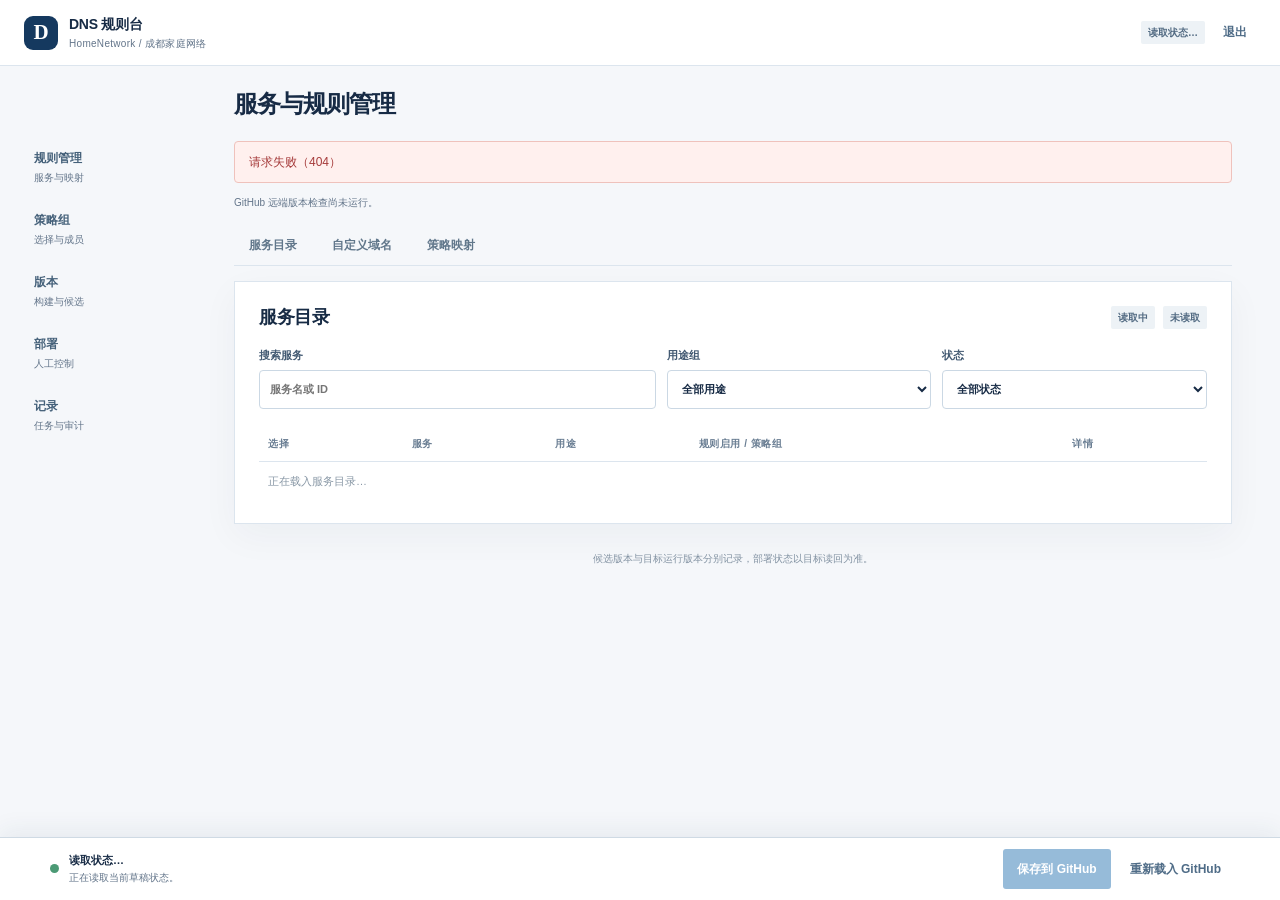
==== commit 2ed9ab71: "Add managed Mihomo strategy controls and persisted selections" ====
--- a/templates/index.html
+++ b/templates/index.html
@@ -16,6 +16,7 @@
     </section>
     <nav class="workspace-nav" aria-label="工作区">
       <a href="#rules/services" data-workspace-link="rules">规则管理<span>服务与映射</span></a>
+      <a href="#strategies" data-workspace-link="strategies">策略组<span>选择与成员</span></a>
       <a href="#versions" data-workspace-link="versions">版本<span>构建与候选</span></a>
       <a href="#deployment" data-workspace-link="deployment">部署<span>人工控制</span></a>
       <a href="#records" data-workspace-link="records">记录<span>任务与审计</span></a>
@@ -76,6 +77,46 @@
       </section>
     </section>
 
+    <section class="workspace-view" id="workspace-strategies" data-workspace="strategies" hidden>
+      <section class="panel strategy-panel" id="strategies-panel">
+        <div class="panel-head"><div><p class="eyebrow">VM104 / NAS 策略运行态</p><h2>策略组控制</h2></div><div class="inline-actions"><span class="tag neutral" id="strategy-target">等待目标</span><span class="tag warning" id="strategy-maintenance">读取维护状态…</span><button class="secondary compact" id="strategy-refresh">刷新</button></div></div>
+        <p class="section-copy">节点与 Provider 选择只写入 VM104 与 NAS 的私有运行配置，不会提交到 GitHub 规则仓库。</p>
+        <p class="notice warning strategy-impact" role="note">“立即选择”会切换选中策略组；修改组成员需要预览后确认应用，并会重新加载 Mihomo 配置，期间代理连接可能短暂中断。其他策略组的选择偏好会保留。</p>
+        <div class="strategy-layout">
+          <aside class="strategy-groups" aria-label="受管策略组">
+            <div class="strategy-group-head"><strong>受管 select 组</strong><span class="tag neutral" id="strategy-group-count">读取中</span></div>
+            <label>筛选策略组<input id="strategy-group-search" type="search" placeholder="按组名搜索" autocomplete="off"></label>
+            <div id="strategy-group-list" class="strategy-group-list" role="group" aria-label="选择一个策略组"></div>
+          </aside>
+          <section class="strategy-editor" aria-live="polite">
+            <div id="strategy-empty" class="empty-state">正在读取策略组状态…</div>
+            <div id="strategy-detail" hidden>
+              <div class="strategy-title-row"><div><p class="eyebrow">当前策略组</p><h3 id="strategy-name"></h3></div><span class="tag neutral" id="strategy-managed-tag"></span></div>
+              <div class="strategy-status-grid">
+                <div><span>保存偏好</span><strong id="strategy-selected">—</strong></div>
+                <div><span>运行实际选择</span><strong id="strategy-actual">—</strong></div>
+              </div>
+              <div id="strategy-warnings" class="strategy-warnings" hidden></div>
+              <section class="strategy-section">
+                <div class="strategy-section-head"><div><h4>立即选择现有成员</h4><p>只可切换当前已在该组成员列表中的选项。</p></div></div>
+                <div id="strategy-current-members" class="strategy-current-members"></div>
+                <div class="inline-actions"><button class="primary compact" id="strategy-select-save" disabled>立即切换并保存</button><span class="small muted" id="strategy-select-reason"></span></div>
+              </section>
+              <section class="strategy-section strategy-members-editor">
+                <div class="strategy-section-head"><div><h4>编辑组成员</h4><p>可添加节点或其他策略组；移除已选成员也需要预览确认。</p></div><span class="tag neutral" id="strategy-member-count">0 个成员</span></div>
+                <label class="strategy-catalog-search">搜索节点、策略组或 Provider<input id="strategy-catalog-search" type="search" placeholder="输入名称、类型或 Provider" autocomplete="off"></label>
+                <div id="strategy-catalog-list" class="strategy-catalog-list"></div>
+                <div class="strategy-edit-actions"><button class="secondary compact" id="strategy-preview" disabled>预览成员修改</button><span class="small muted" id="strategy-edit-reason">等待策略组目录。</span></div>
+                <div id="strategy-preview-result" class="strategy-preview-result" hidden></div>
+                <button class="primary compact" id="strategy-apply" disabled>确认并应用成员修改</button>
+              </section>
+            </div>
+            <div id="strategy-task-status" class="strategy-task-status" role="status" aria-live="polite" hidden></div>
+          </section>
+        </div>
+      </section>
+    </section>
+
     <section class="workspace-view" id="workspace-versions" data-workspace="versions" hidden>
       <section class="panel" id="candidate-panel">
         <div class="panel-head"><div><h2>规则版本</h2><span class="version-stamp"><code id="candidate-short">尚无</code><span id="candidate-time">等待首个校验版本</span></span></div><div class="inline-actions"><span class="action-reason" id="build-reason"></span><button class="primary" id="build-button" disabled>发起构建</button><button class="secondary compact" id="refresh">刷新状态</button></div></div>
@@ -90,14 +131,20 @@
 
     <section class="workspace-view" id="workspace-deployment" data-workspace="deployment" hidden>
       <section class="panel" id="deployment-panel">
-        <div class="panel-head"><div><p class="eyebrow">部署状态</p><h2>目标与操作记录</h2></div><span class="tag warning" id="deployment-switch">读取开关…</span></div>
+        <div class="panel-head"><div><p class="eyebrow">规则发布</p><h2>生成、检查与部署</h2></div><span class="tag warning" id="deployment-switch">读取状态…</span></div>
         <p class="small muted" id="deployment-target-status">尚无目标状态读取记录。</p>
         <div class="deployment-grid">
-          <div class="deployment-action"><h3>准备候选</h3><p>向两个目标暂存并验证规则，不会激活服务。</p><button class="secondary wide" id="prepare-deployment" disabled>准备并验证当前候选</button><small class="action-reason" id="prepare-reason">等待候选状态。</small></div>
-          <div class="deployment-action"><h3>人工激活</h3><label class="deploy-request-label">已验证的准备请求<select id="prepared-request"><option value="">暂无有效准备记录</option></select></label><button class="primary wide" id="manual-deployment" disabled>人工激活此版本</button><small class="action-reason" id="manual-reason">等待有效准备记录与人工开关。</small></div>
-          <div class="deployment-action"><h3>人工回退</h3><label class="deploy-request-label">已部署版本<select id="rollback-request"><option value="">暂无可回退记录</option></select></label><button class="secondary wide" id="rollback-deployment" disabled>人工回退此部署</button><small class="action-reason" id="rollback-reason">暂无可回退版本。</small></div>
+          <div class="deployment-action"><h3>1. 生成并检查</h3><p>保存当前草稿，构建并校验正式规则，再暂存和验证两个目标；不会激活服务。</p><button class="primary wide" id="generate-prepare" disabled>生成并检查</button><small class="action-reason" id="generate-reason">等待草稿和目标状态。</small></div>
+          <div class="deployment-action"><h3>2. 部署此版本</h3><p id="deploy-version-summary">完成检查后，可查看差异并确认激活。</p><button class="primary wide" id="manual-deployment" disabled>部署已检查版本</button><small class="action-reason" id="manual-reason">等待双目标检查通过。</small></div>
+          <div class="deployment-action"><h3>3. 回退最近一次</h3><p>按已记录的上一运行版本回退，并验证两端读回。</p><button class="secondary wide" id="rollback-deployment" disabled>回退最近部署</button><small class="action-reason" id="rollback-reason">暂无可回退版本。</small></div>
         </div>
-        <div id="deployment-records" class="task-list"><p class="empty-state">尚无部署操作。</p></div>
+        <div id="deployment-diff" class="deployment-diff small muted" aria-live="polite">完成检查后显示与两端当前版本的差异。</div>
+        <details class="deployment-details"><summary>版本选择与任务详情</summary>
+          <label class="deploy-request-label">已检查版本<select id="prepared-request"><option value="">暂无可部署准备记录</option></select></label>
+          <button class="secondary compact" id="reprepare-deployment" disabled>重新检查所选版本</button>
+          <label class="deploy-request-label">回退目标<select id="rollback-request"><option value="">暂无可回退记录</option></select></label>
+          <div id="deployment-records" class="task-list"><p class="empty-state">尚无部署操作。</p></div>
+        </details>
       </section>
     </section>
 
--- a/static/app.css
+++ b/static/app.css
@@ -371,6 +371,21 @@
   min-height: 28px;
 }
 
+.deployment-diff {
+  margin-top: 16px;
+  padding: 12px 14px;
+  border: 1px solid #e2eaf1;
+  background: #f9fbfc;
+}
+
+.deployment-diff p { margin: 0; }
+.deployment-diff details { margin-top: 7px; }
+.deployment-diff pre { max-height: 260px; overflow: auto; white-space: pre-wrap; overflow-wrap: anywhere; font-size: 10px; }
+.deployment-details { margin-top: 17px; border-top: 1px solid var(--line); padding-top: 12px; }
+.deployment-details > summary { cursor: pointer; color: #37536e; font-size: 12px; font-weight: 660; }
+.deployment-details > button { margin-top: 10px; }
+.deployment-details .task-list { margin-top: 14px; }
+
 .full-history {
   margin-top: 15px;
 }
@@ -558,7 +573,7 @@
   }
 
   .workspace-nav {
-    grid-template-columns: repeat(4, minmax(0, 1fr));
+    grid-template-columns: repeat(3, minmax(0, 1fr));
     gap: 2px;
     padding: 4px;
   }
@@ -772,3 +787,54 @@
     margin-top: 12px;
   }
 }
+
+/* Strategy runtime workspace */
+.strategy-panel{border-top:3px solid #1768ac}
+.strategy-impact{margin:12px 0 16px;font-size:11px}
+.strategy-layout{display:grid;grid-template-columns:minmax(210px,.7fr) minmax(0,1.7fr);gap:18px;align-items:start}
+.strategy-groups,.strategy-editor{min-width:0}
+.strategy-groups{padding:12px;border:1px solid #e5ebf1;background:#f7f9fb}
+.strategy-group-head,.strategy-title-row,.strategy-section-head,.strategy-edit-actions{display:flex;align-items:center;justify-content:space-between;gap:10px}
+.strategy-groups label,.strategy-catalog-search{display:block;margin:11px 0 8px}
+.strategy-groups input,.strategy-catalog-search input{display:block;width:100%;height:36px;margin-top:5px;padding:0 9px;border:1px solid #cbd8e4;border-radius:3px;background:#fff;color:var(--ink)}
+.strategy-group-list{display:grid;gap:3px;max-height:590px;overflow:auto;margin-top:9px}
+.strategy-group-option{display:flex;align-items:center;justify-content:space-between;gap:8px;width:100%;min-height:34px;padding:6px 8px;border:0;border-left:2px solid transparent;background:transparent;color:#3f5c76;text-align:left;font-size:11px}
+.strategy-group-option:hover{background:#edf3f7}
+.strategy-group-option[aria-pressed="true"]{border-left-color:var(--blue);background:#e8f2fb;color:#124d7b;font-weight:700}
+.strategy-group-option small{color:var(--muted);font-size:9px;font-weight:500}
+.strategy-editor{padding:4px 0}
+.strategy-title-row h3{margin:0;font-size:20px;color:#193a5b}
+.strategy-status-grid{display:grid;grid-template-columns:repeat(2,minmax(0,1fr));gap:9px;margin:13px 0}
+.strategy-status-grid>div{min-width:0;padding:11px 12px;background:#f4f7fa;border:1px solid #e7edf2}
+.strategy-status-grid span,.strategy-status-grid strong{display:block}
+.strategy-status-grid span{font-size:10px;color:var(--muted)}
+.strategy-status-grid strong{margin-top:3px;overflow-wrap:anywhere;font-size:12px;color:#234866}
+.strategy-status-grid strong.mismatch{color:var(--amber)}
+.strategy-warnings{display:grid;gap:5px;margin:10px 0;padding:10px 12px;border:1px solid #ead4ac;background:var(--amber-soft);color:#745017;font-size:10px}
+.strategy-section{margin-top:16px;padding-top:14px;border-top:1px solid #e8eef3}
+.strategy-section h4{margin:0;color:#294b68;font-size:13px}
+.strategy-section-head p{margin:3px 0 0;color:var(--muted);font-size:10px}
+.strategy-current-members{display:grid;gap:5px;margin:10px 0}
+.strategy-radio-row,.strategy-catalog-option{display:flex;align-items:flex-start;gap:9px;min-width:0;padding:8px 9px;border:1px solid #e4ebf1;background:#fff;color:#36536d;font-size:11px}
+.strategy-radio-row:has(input:checked){border-color:#91b9d7;background:#f0f7fc}
+.strategy-radio-row input,.strategy-catalog-option input{flex:none;margin:2px 0 0;accent-color:var(--blue)}
+.strategy-choice-copy{display:grid;gap:1px;min-width:0}
+.strategy-catalog-member-label{flex:1 1 auto;min-width:0;cursor:pointer}
+.strategy-choice-copy strong{font-size:11px;overflow-wrap:anywhere}
+.strategy-choice-copy small{font-size:9px;color:var(--muted);overflow-wrap:anywhere}
+.strategy-catalog-list{display:grid;gap:5px;max-height:330px;overflow:auto;margin:8px 0}
+.strategy-catalog-option{align-items:center}
+.strategy-draft-radio-label{display:grid;justify-items:center;gap:2px;flex:none;color:var(--muted);font-size:9px;text-align:center}
+.strategy-draft-radio-label input{margin:0;accent-color:var(--blue)}
+.strategy-catalog-option[aria-disabled="true"]{background:#f6f8fa;color:#728195}
+.strategy-warning-inline{display:block;color:#9a6419;font-size:9px}
+.strategy-edit-actions{justify-content:flex-start;flex-wrap:wrap;margin:10px 0}
+.strategy-preview-result{margin:10px 0;padding:11px 12px;border:1px solid #dce5ee;background:#f5f8fa;color:#38556e;font-size:10px}
+.strategy-preview-result p{margin:0 0 6px}
+.strategy-preview-result ul{margin:5px 0 0;padding-left:18px}
+.strategy-preview-result .warning-copy{color:#945f17}
+.strategy-task-status{margin-top:12px;padding:9px 11px;border-left:3px solid #8da9bf;background:#f2f6f9;color:#36536d;font-size:11px}
+.strategy-task-status.success{border-left-color:var(--green)}
+.strategy-task-status.error{border-left-color:var(--red);color:var(--red)}
+@media(max-width:900px){.strategy-layout{grid-template-columns:minmax(0,1fr)}.strategy-group-list{grid-template-columns:repeat(2,minmax(0,1fr));max-height:260px}}
+@media(max-width:600px){.strategy-status-grid{grid-template-columns:1fr}.strategy-group-list{grid-template-columns:1fr}.strategy-group-head{align-items:flex-start}.strategy-section-head{align-items:flex-start}.strategy-edit-actions{align-items:flex-start}.strategy-title-row{align-items:flex-start}}
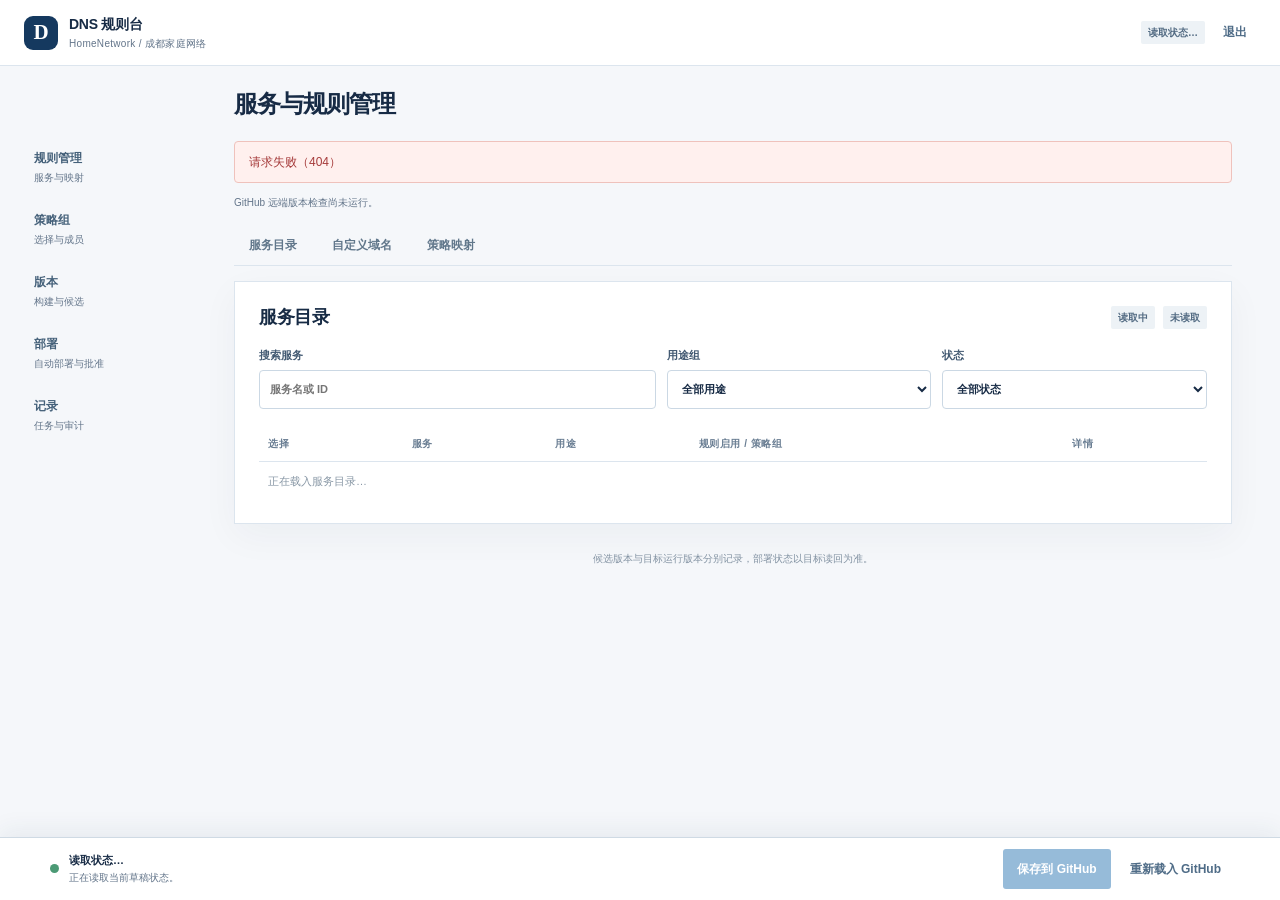
==== commit eb8e7e5e: "Automatically deploy routine rule updates and gate larger changes" ====
--- a/templates/index.html
+++ b/templates/index.html
@@ -18,7 +18,7 @@
       <a href="#rules/services" data-workspace-link="rules">规则管理<span>服务与映射</span></a>
       <a href="#strategies" data-workspace-link="strategies">策略组<span>选择与成员</span></a>
       <a href="#versions" data-workspace-link="versions">版本<span>构建与候选</span></a>
-      <a href="#deployment" data-workspace-link="deployment">部署<span>人工控制</span></a>
+      <a href="#deployment" data-workspace-link="deployment">部署<span>自动部署与批准</span></a>
       <a href="#records" data-workspace-link="records">记录<span>任务与审计</span></a>
     </nav>
     <div class="notice" id="global-notice" role="status" aria-live="polite" hidden></div>
@@ -80,7 +80,7 @@
     <section class="workspace-view" id="workspace-strategies" data-workspace="strategies" hidden>
       <section class="panel strategy-panel" id="strategies-panel">
         <div class="panel-head"><div><p class="eyebrow">VM104 / NAS 策略运行态</p><h2>策略组控制</h2></div><div class="inline-actions"><span class="tag neutral" id="strategy-target">等待目标</span><span class="tag warning" id="strategy-maintenance">读取维护状态…</span><button class="secondary compact" id="strategy-refresh">刷新</button></div></div>
-        <p class="section-copy">节点与 Provider 选择只写入 VM104 与 NAS 的私有运行配置，不会提交到 GitHub 规则仓库。</p>
+        <p class="section-copy">偏好保存在 VM104，NAS 保留任务与审计记录；不提交 GitHub 规则仓库。</p>
         <p class="notice warning strategy-impact" role="note">“立即选择”会切换选中策略组；修改组成员需要预览后确认应用，并会重新加载 Mihomo 配置，期间代理连接可能短暂中断。其他策略组的选择偏好会保留。</p>
         <div class="strategy-layout">
           <aside class="strategy-groups" aria-label="受管策略组">
@@ -115,6 +115,16 @@
           </section>
         </div>
       </section>
+      <dialog id="strategy-apply-dialog" class="strategy-confirm-dialog" aria-labelledby="strategy-apply-dialog-title" aria-describedby="strategy-apply-dialog-copy">
+        <h2 id="strategy-apply-dialog-title">确认应用策略组成员</h2>
+        <p id="strategy-apply-dialog-copy">应用成员列表会重新加载 Mihomo 配置，代理连接可能短暂中断；其他策略组的选择偏好会保留。</p>
+        <dl class="strategy-confirm-details">
+          <div><dt>策略组</dt><dd id="strategy-confirm-group"></dd></div>
+          <div><dt>应用后成员数</dt><dd id="strategy-confirm-member-count"></dd></div>
+          <div><dt>应用后选择</dt><dd id="strategy-confirm-selection"></dd></div>
+        </dl>
+        <div class="inline-actions strategy-confirm-actions"><button type="button" class="secondary compact" id="strategy-apply-cancel">取消</button><button type="button" class="primary compact" id="strategy-apply-confirm">确认应用</button></div>
+      </dialog>
     </section>
 
     <section class="workspace-view" id="workspace-versions" data-workspace="versions" hidden>
@@ -134,8 +144,8 @@
         <div class="panel-head"><div><p class="eyebrow">规则发布</p><h2>生成、检查与部署</h2></div><span class="tag warning" id="deployment-switch">读取状态…</span></div>
         <p class="small muted" id="deployment-target-status">尚无目标状态读取记录。</p>
         <div class="deployment-grid">
-          <div class="deployment-action"><h3>1. 生成并检查</h3><p>保存当前草稿，构建并校验正式规则，再暂存和验证两个目标；不会激活服务。</p><button class="primary wide" id="generate-prepare" disabled>生成并检查</button><small class="action-reason" id="generate-reason">等待草稿和目标状态。</small></div>
-          <div class="deployment-action"><h3>2. 部署此版本</h3><p id="deploy-version-summary">完成检查后，可查看差异并确认激活。</p><button class="primary wide" id="manual-deployment" disabled>部署已检查版本</button><small class="action-reason" id="manual-reason">等待双目标检查通过。</small></div>
+          <div class="deployment-action"><h3>1. 生成并应用</h3><p>保存当前草稿并构建检查；启用自动部署后，常规更新自动应用，大改动等待批准。</p><button class="primary wide" id="generate-prepare" disabled>生成并应用</button><small class="action-reason" id="generate-reason">等待草稿和目标状态。</small></div>
+          <div class="deployment-action"><h3>2. 批准大改动</h3><p id="deploy-version-summary">仅大改动或自动部署未启用时，需要在此批准固定版本。</p><button class="primary wide" id="manual-deployment" disabled>批准部署此版本</button><small class="action-reason" id="manual-reason">等待双目标检查通过。</small></div>
           <div class="deployment-action"><h3>3. 回退最近一次</h3><p>按已记录的上一运行版本回退，并验证两端读回。</p><button class="secondary wide" id="rollback-deployment" disabled>回退最近部署</button><small class="action-reason" id="rollback-reason">暂无可回退版本。</small></div>
         </div>
         <div id="deployment-diff" class="deployment-diff small muted" aria-live="polite">完成检查后显示与两端当前版本的差异。</div>
--- a/static/app.css
+++ b/static/app.css
@@ -836,5 +836,14 @@
 .strategy-task-status{margin-top:12px;padding:9px 11px;border-left:3px solid #8da9bf;background:#f2f6f9;color:#36536d;font-size:11px}
 .strategy-task-status.success{border-left-color:var(--green)}
 .strategy-task-status.error{border-left-color:var(--red);color:var(--red)}
+.strategy-confirm-dialog{width:min(520px,calc(100vw - 28px));max-width:none;padding:20px;border:1px solid #cad8e4;border-radius:5px;background:#fff;color:var(--ink);box-shadow:0 18px 55px #18334b38}
+.strategy-confirm-dialog::backdrop{background:#142b4080}
+.strategy-confirm-dialog h2{margin:0 0 8px;color:#193a5b;font-size:18px}
+.strategy-confirm-dialog p{margin:0;color:#526b80;font-size:12px;line-height:1.6}
+.strategy-confirm-details{display:grid;gap:7px;margin:16px 0;padding:12px;background:#f4f7fa}
+.strategy-confirm-details>div{display:grid;grid-template-columns:110px minmax(0,1fr);gap:8px}
+.strategy-confirm-details dt{color:var(--muted);font-size:11px}
+.strategy-confirm-details dd{margin:0;color:#234866;font-size:12px;font-weight:700;overflow-wrap:anywhere}
+.strategy-confirm-actions{justify-content:flex-end}
 @media(max-width:900px){.strategy-layout{grid-template-columns:minmax(0,1fr)}.strategy-group-list{grid-template-columns:repeat(2,minmax(0,1fr));max-height:260px}}
 @media(max-width:600px){.strategy-status-grid{grid-template-columns:1fr}.strategy-group-list{grid-template-columns:1fr}.strategy-group-head{align-items:flex-start}.strategy-section-head{align-items:flex-start}.strategy-edit-actions{align-items:flex-start}.strategy-title-row{align-items:flex-start}}
